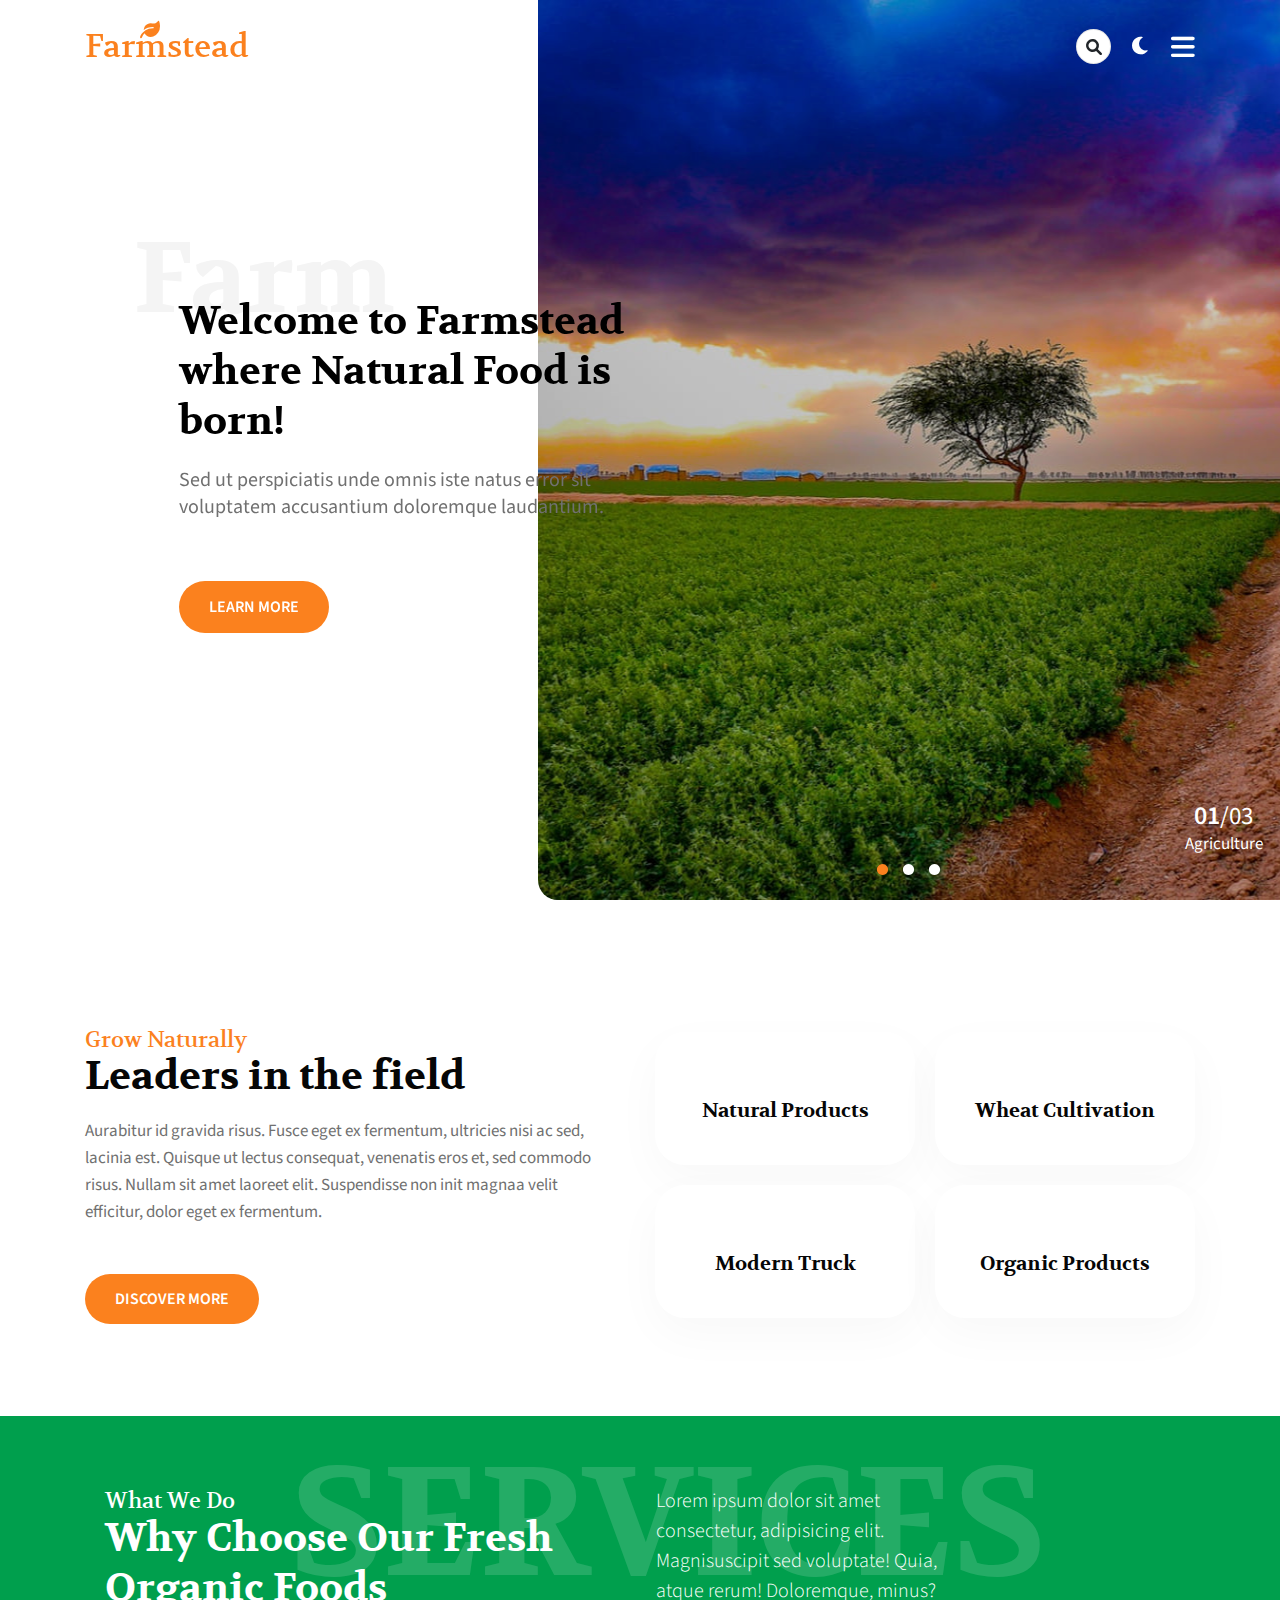
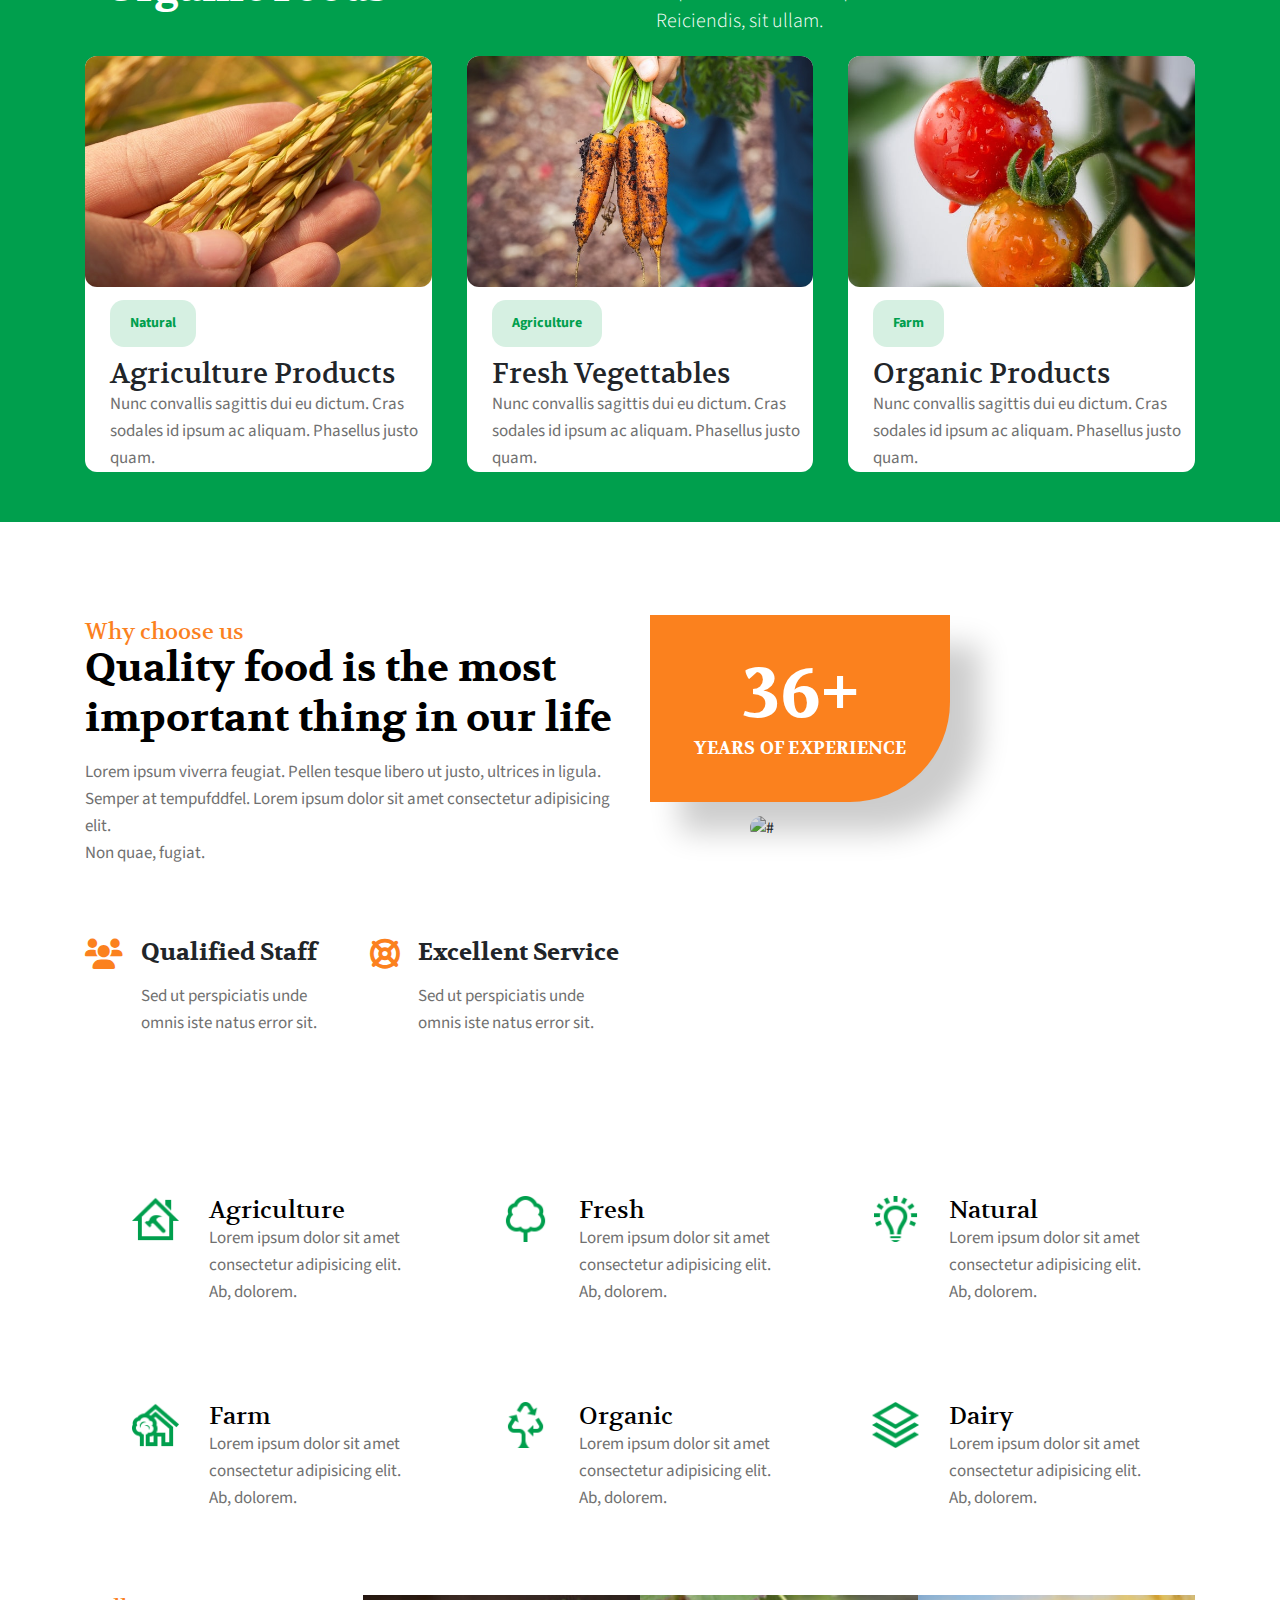
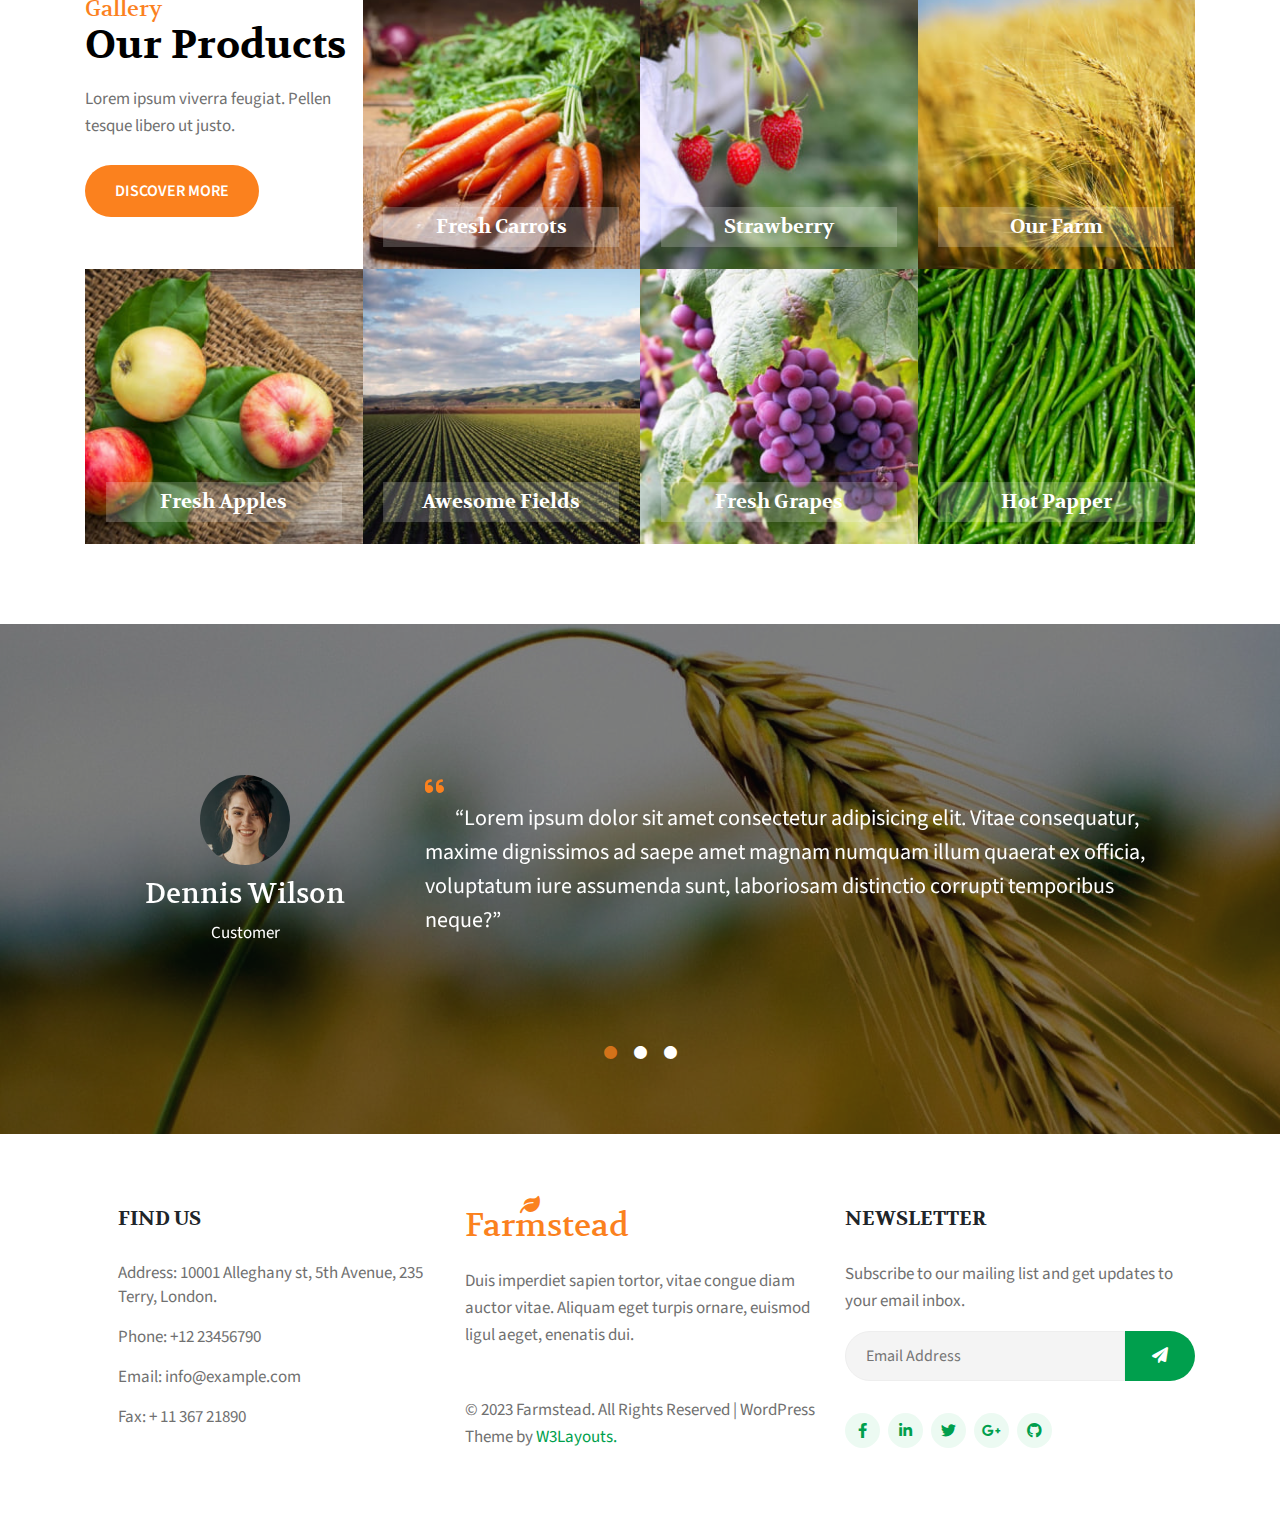
==== Farmstead/index.html @ 3f7fe507 "merge nhanh Footer" ====
<!DOCTYPE html>
<html lang="en">
  <head>
    <title>Farmstead | Your future agriculture</title>
    <link
      rel="shortcut icon"
      href="assets/images/img3.png"
      type="image/x-icon"
    />
    <!-- Required meta tags -->
    <meta charset="utf-8" />
    <meta
      name="viewport"
      content="width=device-width, initial-scale=1, shrink-to-fit=no"
    />

    <!-- Google Fonts -->
    <link rel="preconnect" href="https://fonts.googleapis.com" />
    <link rel="preconnect" href="https://fonts.gstatic.com" crossorigin />
    <link
      href="https://fonts.googleapis.com/css2?family=Source+Sans+Pro:wght@200;300;400;600;700;900&family=Volkhov:wght@400;700&display=swap"
      rel="stylesheet"
      <!--
      Bootstrap
      CSS
      --
    />
    <link
      rel="stylesheet"
      href="https://stackpath.bootstrapcdn.com/bootstrap/4.3.1/css/bootstrap.min.css"
      integrity="sha384-ggOyR0iXCbMQv3Xipma34MD+dH/1fQ784/j6cY/iJTQUOhcWr7x9JvoRxT2MZw1T"
      crossorigin="anonymous"
    />

    <!-- Font Awesome -->
    <link
      rel="stylesheet"
      href="https://cdnjs.cloudflare.com/ajax/libs/font-awesome/6.0.0/css/all.min.css"
      integrity="sha512-9usAa10IRO0HhonpyAIVpjrylPvoDwiPUiKdWk5t3PyolY1cOd4DSE0Ga+ri4AuTroPR5aQvXU9xC6qOPnzFeg=="
      crossorigin="anonymous"
      referrerpolicy="no-referrer"
    />

    <!-- Slick Carousel -->
    <link
      rel="stylesheet"
      href="https://cdnjs.cloudflare.com/ajax/libs/slick-carousel/1.8.1/slick.min.css"
      integrity="sha512-yHknP1/AwR+yx26cB1y0cjvQUMvEa2PFzt1c9LlS4pRQ5NOTZFWbhBig+X9G9eYW/8m0/4OXNx8pxJ6z57x0dw=="
      crossorigin="anonymous"
      referrerpolicy="no-referrer"
    />
    <link
      rel="stylesheet"
      href="https://cdnjs.cloudflare.com/ajax/libs/slick-carousel/1.8.1/slick-theme.min.css"
      integrity="sha512-17EgCFERpgZKcm0j0fEq1YCJuyAWdz9KUtv1EjVuaOz8pDnh/0nZxmU6BBXwaaxqoi9PQXnRWqlcDB027hgv9A=="
      crossorigin="anonymous"
      referrerpolicy="no-referrer"
    />

    <!-- LightGallery -->
    <link
      rel="stylesheet"
      href="https://cdnjs.cloudflare.com/ajax/libs/lightgallery/2.4.0/css/lightgallery-bundle.min.css"
      integrity="sha512-91yJwfiGTCo9TM74ZzlAIAN4Eh5EWHpQJUfvo/XhpH6lzQtiRFkFRW1W+JSg4ch4XW3/xzh+dY4TOw/ILpavQA=="
      crossorigin="anonymous"
      referrerpolicy="no-referrer"
    />

    <!-- Font GG -->
    <link
      href="//fonts.googleapis.com/css2?family=Volkhov:ital,wght@0,400;0,700;1,400;1,700&amp;display=swap"
      rel="stylesheet"
    />
    <link
      href="//fonts.googleapis.com/css2?family=Source+Sans+Pro:wght@200;300;400;600;700;900&amp;display=swap"
      rel="stylesheet"
    />
     <!-- Slick Testimonials -->
     <link
     rel="stylesheet"
     type="text/css"
     href="./slick-1.8.1/slick/slick.css"
   />
   <link
     rel="stylesheet"
     type="text/css"
     href="./slick-1.8.1/slick/slick-theme.css"
   />

    <!-- Main CSS -->
    <link rel="stylesheet" href="assets/styles/index.css" />
    <!-- My CSS -->
    <!-- <link rel="stylesheet" href="./index.css" /> -->
  </head>
  <body id="body">
    <!-- Header -->
    <header id="header">
      <div class="container">
        <div class="row justify-content-between align-items-center">
          <a class="header__logo-link text-capitalize" href="#">
            <i class="fa-solid fa-leaf"></i> Farmstead
          </a>
          <div class="header-menu d-flex align-items-center position-relative">
            <form
              id="header-form-group"
              class="form-group position-relative"
              action="/"
              method="GET"
            >
              <input id="search" type="search" />
              <i
                class="search-icon fa-solid fa-magnifying-glass position-absolute"
              ></i>
            </form>
            <i id="toggle-theme" class="fa-solid fa-moon"></i>
            <i id="toggle-menu" class="fa-solid fa-bars"></i>
            <nav id="header-nav" class="position-absolute">
              <ul
                class="header-nav-list d-flex flex-column text-center text-uppercase"
              >
                <li>
                  <a class="header-nav-link header-nav-link--active" href="#"
                    >HOME</a
                  >
                </li>
                <li><a class="header-nav-link" href="#">ABOUT</a></li>
                <li><a class="header-nav-link" href="#">SERVICES</a></li>
                <li><a class="header-nav-link" href="#">BLOG POSTS</a></li>
                <li><a class="header-nav-link" href="#">LANDING PAGE</a></li>
                <li><a class="header-nav-link" href="#">ELEMENTS PAGE</a></li>
                <li><a class="header-nav-link" href="#">404 PAGE</a></li>
                <li><a class="header-nav-link" href="#">CONTACT</a></li>
              </ul>
            </nav>
          </div>
        </div>
      </div>
    </header>

    <!-- Carousel Section -->
    <section id="carousel" class="position-relative">
      <div class="section-headings position-absolute">
        <h1 class="primary-heading">
          Welcome to Farmstead<br />
          where Natural Food is born!
        </h1>
        <p class="text-heading">
          Sed ut perspiciatis unde omnis iste natus error sit voluptatem
          accusantium doloremque laudantium.
        </p>
        <a href="#" class="btn-custom">LEARN MORE</a>
      </div>
      <div class="slider">
        <div class="slider-item slider-item--1 position-relative">
          <div class="slider-footer position-absolute text-center">
            <p class="slider-footer__number"><span>01</span>/03</p>
            <p class="slider-footer__title text-capitalize">Agriculture</p>
          </div>
        </div>
        <div class="slider-item slider-item--2 position-relative">
          <div class="slider-footer position-absolute text-center">
            <p class="slider-footer__number"><span>02</span>/03</p>
            <p class="slider-footer__title text-capitalize">Farm Field</p>
          </div>
        </div>
        <div class="slider-item slider-item--3 position-relative">
          <div class="slider-footer position-absolute text-center">
            <p class="slider-footer__number"><span>03</span>/03</p>
            <p class="slider-footer__title text-capitalize">Organic Farm</p>
          </div>
        </div>
      </div>
    </section>

    <section class="w3l-features py-5" id="work">
      <div class="container py-md-5 py-4 HomePageFeatures">
        <div class="row main-cont-wthree-2 align-items-center">
          <div class="col-lg-6 feature-grid-left pr-lg-5">
            <h5 class="small-title">Grow Naturally</h5>
            <h3 class="title-style mb-md-3 mb-2">Leaders in the field</h3>
            <p class="text-para">
              Aurabitur id gravida risus. Fusce eget ex fermentum, ultricies
              nisi ac sed, lacinia est. Quisque ut lectus consequat, venenatis
              eros et, sed commodo risus. Nullam sit amet laoreet elit.
              Suspendisse non init magnaa velit efficitur, dolor eget ex
              fermentum.
            </p>
            <a href="#" class="btn btn-style mt-lg-5 mt-4">Discover More</a>
          </div>
          <div class="col-lg-6 feature-grid-right mt-lg-0 mt-5">
            <div class="call-grids-w3 d-grid">
              <div class="grids-1 box-wrap">
                <div class="icon">
                  <img
                    src="https://wp.w3layouts.com/farmstead/wp-content/themes/farmstead/assets/images/img4.png"
                    alt=""
                    class="img-fluid"
                  />
                </div>
                <h4><a href="about" class="title-head">Natural Products</a></h4>
              </div>

              <div class="grids-1 box-wrap">
                <div class="icon">
                  <img
                    src="https://wp.w3layouts.com/farmstead/wp-content/themes/farmstead/assets/images/img2.png"
                    alt=""
                    class="img-fluid"
                  />
                </div>
                <h4>
                  <a href="about" class="title-head">Wheat Cultivation</a>
                </h4>
              </div>

              <div class="grids-1 box-wrap">
                <div class="icon">
                  <img
                    src="https://wp.w3layouts.com/farmstead/wp-content/themes/farmstead/assets/images/img1.png"
                    alt=""
                    class="img-fluid"
                  />
                </div>
                <h4><a href="about" class="title-head">Modern Truck</a></h4>
              </div>

              <div class="grids-1 box-wrap">
                <div class="icon">
                  <img
                    src="https://wp.w3layouts.com/farmstead/wp-content/themes/farmstead/assets/images/img3.png"
                    alt=""
                    class="img-fluid"
                  />
                </div>
                <h4><a href="about" class="title-head">Organic Products</a></h4>
              </div>
            </div>
          </div>
        </div>
      </div>
    </section>
    <section></section>
    <div class="service-section py-5">
      <div class="container"></div>
    </div>
    <section>
      <div class="services">
        <div class="container">
          <div class="container__title">
            <div class="title_1">
              <h5>What We Do</h5>
              <h3>
                Why Choose Our Fresh <br />
                Organic Foods
              </h3>
            </div>
            <div class="title_2">
              Lorem ipsum dolor sit amet consectetur, adipisicing elit.
              Magnisuscipit sed voluptate! Quia, atque rerum! Doloremque, minus?
              Reiciendis, sit ullam.
            </div>
          </div>
          <h4>SERVICES</h4>
          <div class="containter__pic">
            <div class="pic">
              <div class="pic__header">
                <img src="./assets/images/service1.jpg" alt="" />
                <p class="label-style">Natural</p>
              </div>
              <div class="pic__body">
                <h3>Agriculture Products</h3>
                <p>
                  Nunc convallis sagittis dui eu dictum. Cras sodales id ipsum
                  ac aliquam. Phasellus justo quam.
                </p>
              </div>
            </div>
            <div class="pic">
              <div class="pic__header">
                <img src="./assets/images/service2.jpg" alt="" />
                <p>Agriculture</p>
              </div>
              <div class="pic__body">
                <h3>Fresh Vegettables</h3>
                <p>
                  Nunc convallis sagittis dui eu dictum. Cras sodales id ipsum
                  ac aliquam. Phasellus justo quam.
                </p>
              </div>
            </div>
            <div class="pic">
              <div class="pic__header">
                <img src="./assets/images/service3.jpg" alt="" />
                <p>Farm</p>
              </div>
              <div class="pic__body">
                <h3>Organic Products</h3>
                <p>
                  Nunc convallis sagittis dui eu dictum. Cras sodales id ipsum
                  ac aliquam. Phasellus justo quam.
                </p>
              </div>
            </div>
          </div>
        </div>
      </div>
    </section>
    <section class="w3l-servicesblock py-5" id="expect">
      <div class="container HomePageFWP py-4 py-md-5">
        <div class="row">
          <div class="col-lg-6 about-right">
            <h5>Why choose us</h5>
            <h3>Quality food is the most important thing in our life</h3>
            <p>
              Lorem ipsum viverra feugiat. Pellen tesque libero ut justo,
              ultrices in ligula. <br />
              Semper at tempufddfel. Lorem ipsum dolor sit amet consectetur
              adipisicing elit. <br />
              Non quae, fugiat.
            </p>

            <div class="row mt-sm-5 mt-4 pt-lg-4">
              <div class="col-sm-6 grids_info d-flex">
                <span class="fa fa-users"></span>
                <div class="detail ml-2">
                  <h4>Qualified Staff</h4>
                  <p>Sed ut perspiciatis unde omnis iste natus error sit.</p>
                </div>
              </div>
              <div class="col-sm-6 grids_info d-flex">
                <span class="fa fa-life-ring"></span>
                <div class="detail ml-2">
                  <h4>Excellent Service</h4>
                  <p>Sed ut perspiciatis unde omnis iste natus error sit.</p>
                </div>
              </div>
            </div>
          </div>

          <div
            class="col-lg-5 offset-lg-1 offset-md-2 left-wthree-img mt-lg-0 mt-sm-5 mt-4 position-relative"
          >
            <img
              src="https://wp.w3layouts.com/farmstead/wp-content/themes/farmstead/assets/images/image.jpg"
              alt="#"
              class="img-fluid radius-image"
            />
            <div class="imginfo__box">
              <h6 class="imginfo__title">36+</h6>
              <p>Years of experience</p>
            </div>
          </div>
        </div>
      </div>
    </section>
    <section class="HOMEPAGESERVICES">
      <div class="w31-index-block4">
        <div class="container HomePageServices">
          <div class="container_box">
            <div class="box__1 col-lg-4 col-md-6 features15-col-text">
              <a href="#" class="d-flex feature-unit">
                <div class="col-3">
                  <div class="features15-info">
                    <img src="../Farmstead/assets/images/img5.png" alt="" />
                  </div>
                </div>
                <div class="col-9">
                  <div class="feature15-para">
                    <h4>Agriculture</h4>
                    <p>
                      Lorem ipsum dolor sit amet consectetur adipisicing elit.
                      Ab, dolorem.
                    </p>
                  </div>
                </div>
              </a>
            </div>
            <div class="box__1 col-lg-4 col-md-6 features15-col-text">
              <a href="#" class="d-flex feature-unit">
                <div class="col-3">
                  <div class="features15-info">
                    <img src="../Farmstead/assets/images/img6.png" alt="" />
                  </div>
                </div>
                <div class="col-9">
                  <div class="feature15-para">
                    <h4>Fresh</h4>
                    <p>
                      Lorem ipsum dolor sit amet consectetur adipisicing elit.
                      Ab, dolorem.
                    </p>
                  </div>
                </div>
              </a>
            </div>
            <div class="box__1 col-lg-4 col-md-6 features15-col-text">
              <a href="#" class="d-flex feature-unit">
                <div class="col-3">
                  <div class="features15-info">
                    <img src="../Farmstead/assets/images/img7.png" alt="" />
                  </div>
                </div>
                <div class="col-9">
                  <div class="feature15-para">
                    <h4>Natural</h4>
                    <p>
                      Lorem ipsum dolor sit amet consectetur adipisicing elit.
                      Ab, dolorem.
                    </p>
                  </div>
                </div>
              </a>
            </div>
            <div class="box__1 col-lg-4 col-md-6 features15-col-text">
              <a href="#" class="d-flex feature-unit">
                <div class="col-3">
                  <div class="features15-info">
                    <img src="../Farmstead/assets/images/img8.png" alt="" />
                  </div>
                </div>
                <div class="col-9">
                  <div class="feature15-para">
                    <h4>Farm</h4>
                    <p>
                      Lorem ipsum dolor sit amet consectetur adipisicing elit.
                      Ab, dolorem.
                    </p>
                  </div>
                </div>
              </a>
            </div>
            <div class="box__1 col-lg-4 col-md-6 features15-col-text">
              <a href="#" class="d-flex feature-unit">
                <div class="col-3">
                  <div class="features15-info">
                    <img src="../Farmstead/assets/images/img9.png" alt="" />
                  </div>
                </div>
                <div class="col-9">
                  <div class="feature15-para">
                    <h4>Organic</h4>
                    <p>
                      Lorem ipsum dolor sit amet consectetur adipisicing elit.
                      Ab, dolorem.
                    </p>
                  </div>
                </div>
              </a>
            </div>
            <div class="box__1 col-lg-4 col-md-6 features15-col-text">
              <a href="#" class="d-flex feature-unit">
                <div class="col-3">
                  <div class="features15-info">
                    <img src="../Farmstead/assets/images/img10.png" alt="" />
                  </div>
                </div>
                <div class="col-9">
                  <div class="feature15-para">
                    <h4>Dairy</h4>
                    <p>
                      Lorem ipsum dolor sit amet consectetur adipisicing elit.
                      Ab, dolorem.
                    </p>
                  </div>
                </div>
              </a>
            </div>
          </div>
        </div>
      </div>
    </section>
    <!-- Products Section -->
    <section id="products">
      <div class="container">
        <div id="animated-thumbnails" class="row">
          <div class="heading-col col-lg-3 col-6">
            <div class="section-headings">
              <h3 class="subheading">Gallery</h3>
              <h2 class="secondary-heading">Our Products</h2>
              <p class="text-heading">
                Lorem ipsum viverra feugiat. Pellen tesque libero ut justo.
              </p>
            </div>
            <a href="#" class="btn-custom">DISCOVER MORE</a>
          </div>
          <div class="product-col col-lg-3 col-6">
            <a
              href="#"
              class="product-item__link position-relative"
              data-exthumbimage="assets/images/g2.jpg"
              data-src="assets/images/g2.jpg"
            >
              <img
                class="product-item__img"
                src="assets/images/g2.jpg"
                alt="product 1"
              />
              <h5 class="product-item__title position-absolute text-center">
                Fresh Carrots
              </h5>
            </a>
          </div>
          <div class="product-col col-lg-3 col-6">
            <a
              href="#"
              class="product-item__link position-relative"
              data-exthumbimage="assets/images/g3.jpg"
              data-src="assets/images/g3.jpg"
            >
              <img
                class="product-item__img"
                src="assets/images/g3.jpg"
                alt="product 2"
              />
              <h5 class="product-item__title position-absolute text-center">
                Strawberry
              </h5>
            </a>
          </div>
          <div class="product-col col-lg-3 col-6">
            <a
              href="#"
              class="product-item__link position-relative"
              data-exthumbimage="assets/images/g6.jpg"
              data-src="assets/images/g6.jpg"
            >
              <img
                class="product-item__img"
                src="assets/images/g6.jpg"
                alt="product 3"
              />
              <h5 class="product-item__title position-absolute text-center">
                Our Farm
              </h5>
            </a>
          </div>
          <div class="product-col col-lg-3 col-6">
            <a
              href="#"
              class="product-item__link position-relative"
              data-exthumbimage="assets/images/g5.jpg"
              data-src="assets/images/g5.jpg"
            >
              <img
                class="product-item__img"
                src="assets/images/g5.jpg"
                alt="product 4"
              />
              <h5 class="product-item__title position-absolute text-center">
                Fresh Apples
              </h5>
            </a>
          </div>
          <div class="product-col col-lg-3 col-6">
            <a
              href="#"
              class="product-item__link position-relative"
              data-exthumbimage="assets/images/g1.jpg"
              data-src="assets/images/g1.jpg"
            >
              <img
                class="product-item__img"
                src="assets/images/g1.jpg"
                alt="product 5"
              />
              <h5 class="product-item__title position-absolute text-center">
                Awesome Fields
              </h5>
            </a>
          </div>
          <div class="product-col col-lg-3 col-6">
            <a
              href="#"
              class="product-item__link position-relative"
              data-exthumbimage="assets/images/g7.jpg"
              data-src="assets/images/g7.jpg"
            >
              <img
                class="product-item__img"
                src="assets/images/g7.jpg"
                alt="product 6"
              />
              <h5 class="product-item__title position-absolute text-center">
                Fresh Grapes
              </h5>
            </a>
          </div>
          <div class="product-col col-lg-3 col-6">
            <a
              href="#"
              class="product-item__link position-relative"
              data-exthumbimage="assets/images/g8.jpg"
              data-src="assets/images/g8.jpg"
            >
              <img
                class="product-item__img"
                src="assets/images/g8.jpg"
                alt="product 7"
              />
              <h5 class="product-item__title position-absolute text-center">
                Hot Papper
              </h5>
            </a>
          </div>
        </div>
      </div>
    </section>
    <section class="w31-clients-1 py-5" id="testimonials">
      <div class="cusrtomer-layout py-lg-5">
        <div class="container py-md-5 py-4 HomePageTestimonials">
          <div class="testimonials-row">
            <div class="item">
              <div class="col-md-3 testi-des">
                <a href="#url" class="testi-img">
                  <img src="./assets/images/testi1.jpg" alt="" />
                </a>
                <h3>Dennis Wilson</h3>
                <p>Customer</p>
              </div>
              <div
                class="col-md-9 pl-lg-5 mt-md-0 mt-4 text-md-left text-center"
              >
                <span class="fa fa-quote-left"></span>
                <blockquote>
                  <q
                    >Lorem ipsum dolor sit amet consectetur adipisicing elit.
                    Vitae consequatur, maxime dignissimos ad saepe amet magnam
                    numquam illum quaerat ex officia, voluptatum iure assumenda
                    sunt, laboriosam distinctio corrupti temporibus neque?</q
                  >
                </blockquote>
              </div>
            </div>
           <div class="item">
                <div class="col-md-3 testi-des">
                  <a href="#url" class="testi-img">
                    <img src="./assets/images/testi2.jpg" alt="" />
                  </a>
                  <h3>Dennis Wilson</h3>
                  <p>Customer</p>
                </div>
                <div
                  class="col-md-9 pl-lg-5 mt-md-0 mt-4 text-md-left text-center"
                >
                  <span class="fa fa-quote-left"></span>
                  <blockquote>
                    <q
                      >Lorem ipsum dolor sit amet consectetur adipisicing elit.
                      Vitae consequatur, maxime dignissimos ad saepe amet magnam
                      numquam illum quaerat ex officia, voluptatum iure assumenda
                      sunt, laboriosam distinctio corrupti temporibus neque?</q
                    >
                  </blockquote>
                </div>
            </div>
           <div class="item">
              <div class="col-md-3 testi-des">
                <a href="#url" class="testi-img">
                  <img src="./assets/images/testi3.jpg" alt="" />
                </a>
                <h3>Dennis Wilson</h3>
                <p>Customer</p>
              </div>
              <div
                class="col-md-9 pl-lg-5 mt-md-0 mt-4 text-md-left text-center"
              >
                <span class="fa fa-quote-left"></span>
                <blockquote>
                  <q
                    >Lorem ipsum dolor sit amet consectetur adipisicing elit.
                    Vitae consequatur, maxime dignissimos ad saepe amet magnam
                    numquam illum quaerat ex officia, voluptatum iure assumenda
                    sunt, laboriosam distinctio corrupti temporibus neque?</q
                  >
                </blockquote>
              </div>
          
          </div>
        </div>
      </div>
    </section>
    <footer>
      <section class="footer-end">
        <div class="footer-end-main py-5">
          <div class="container py-4">
            <div class="row footer-p">
              <div class="col-lg-4 order-3 order-lg-1 mt-lg-0 mt-5">
                <h4 class="FooterLogo">
                  <a class="logo" href="https://wp.w3layouts.com/farmstead/"
                    >Farmstead<i class="fa fa-leaf"></i
                  ></a>
                </h4>
                <p class="mt-4">
                  Duis imperdiet sapien tortor, vitae congue diam auctor vitae.
                  Aliquam eget turpis ornare, euismod ligul aeget, enenatis dui.
                </p>

                <!-- copyright -->
                <p class="copy-text mt-5 CopyRights">
                  © 2023 Farmstead. All Rights Reserved | WordPress Theme by
                  <a href="https://w3layouts.com/">W3Layouts. </a>
                </p>
                <!-- //copyright -->
              </div>

              <div class="col-lg-4 pl-lg-5 FooterContact">
                <h3>Find Us</h3>
                <div class="column-2">
                  <p>
                    Address: 10001 Alleghany st, 5th Avenue, 235 Terry, London.
                  </p>

                  <p class="mt-3">
                    Phone: <a href="tel:+12 23456790">+12 23456790</a>
                  </p>

                  <p class="mt-3">
                    Email:
                    <a href="mailto:info@example.com">info@example.com</a>
                  </p>

                  <p class="mt-3">
                    Fax: <a href="tel:+11 367 21890">+ 11 367 21890</a>
                  </p>
                </div>
              </div>

              <div
                class="col-lg-4 col-md-7 order-lg-3 order-1 column mt-lg-0 mt-5"
              >
                <h3>Newsletter</h3>
                <div class="end-column FooterSubscribe">
                  <p>
                    Subscribe to our mailing list and get updates to your email
                    inbox.
                  </p>
                  <form action="" class="subscribe d-flex mt-3" method="post">
                    <input
                      type="email"
                      name="Email"
                      placeholder="Email Address"
                      required=""
                      href="#"
                    />

                    <button>
                      <span class="fa fa-paper-plane" href="#"></span>
                    </button>
                  </form>
                </div>

                <ul class="social mt-4 pt-2">
                  <li>
                    <a href="#"><i class="fab fa-facebook-f"></i></a>
                  </li>

                  <li>
                    <a href="#"><i class="fab fa-linkedin-in"></i></a>
                  </li>

                  <li>
                    <a href="#"><i class="fab fa-twitter"></i></a>
                  </li>

                  <li>
                    <a href="#"><i class="fab fa-google-plus-g"></i></a>
                  </li>

                  <li>
                    <a href="#"><i class="fab fa-github"></i></a>
                  </li>
                </ul>
              </div>
            </div>
          </div>
        </div>
      </section>
    </footer>
    <!-- Bootstrap JavaScript Libraries -->
    <!-- Optional JavaScript -->
    <!-- jQuery first, then Popper.js, then Bootstrap JS -->
    <script
      src="https://cdnjs.cloudflare.com/ajax/libs/jquery/3.6.0/jquery.min.js"
      integrity="sha512-894YE6QWD5I59HgZOGReFYm4dnWc1Qt5NtvYSaNcOP+u1T9qYdvdihz0PPSiiqn/+/3e7Jo4EaG7TubfWGUrMQ=="
      crossorigin="anonymous"
      referrerpolicy="no-referrer"
    ></script>
    <script
      src="https://cdnjs.cloudflare.com/ajax/libs/popper.js/1.14.7/umd/popper.min.js"
      integrity="sha384-UO2eT0CpHqdSJQ6hJty5KVphtPhzWj9WO1clHTMGa3JDZwrnQq4sF86dIHNDz0W1"
      crossorigin="anonymous"
    ></script>
    <script
      src="https://stackpath.bootstrapcdn.com/bootstrap/4.3.1/js/bootstrap.min.js"
      integrity="sha384-JjSmVgyd0p3pXB1rRibZUAYoIIy6OrQ6VrjIEaFf/nJGzIxFDsf4x0xIM+B07jRM"
      crossorigin="anonymous"
    ></script>

    <!-- Slick Carousel -->
    <script
      src="https://cdnjs.cloudflare.com/ajax/libs/slick-carousel/1.8.1/slick.min.js"
      integrity="sha512-XtmMtDEcNz2j7ekrtHvOVR4iwwaD6o/FUJe6+Zq+HgcCsk3kj4uSQQR8weQ2QVj1o0Pk6PwYLohm206ZzNfubg=="
      crossorigin="anonymous"
      referrerpolicy="no-referrer"
    ></script>

    <!-- LightGallery -->
    <script
      src="https://cdnjs.cloudflare.com/ajax/libs/lightgallery/2.4.0/lightgallery.min.js"
      integrity="sha512-76iVPLEHY5kfZFCmHBQHLkcE4I2r+gK/I/HLYcm3iCuRO/hopAtyO3AFPCZy5B4347wQ7NftStUBVk/cR21MSw=="
      crossorigin="anonymous"
      referrerpolicy="no-referrer"
    ></script>
    <script
      src="https://cdnjs.cloudflare.com/ajax/libs/lightgallery/2.4.0/plugins/thumbnail/lg-thumbnail.umd.min.js"
      integrity="sha512-k0frmdLGJwy4TgST+EQdWd/RSG38k7/XZmYHhy0246xTOCJnto6KEZGyh7GnGgiU7CKECV9t7RX/CHWKxM6bzQ=="
      crossorigin="anonymous"
      referrerpolicy="no-referrer"
    ></script>
    <script
      src="https://cdnjs.cloudflare.com/ajax/libs/lightgallery/2.4.0/plugins/zoom/lg-zoom.umd.min.js"
      integrity="sha512-sUhyULf75y+uI1rJe7qF/rDQLesVkJK6ur2/cE0dD30n4NXSms/RqvtzOkItf9D5Wo7zm0gYRLUp4w5k8zhMKQ=="
      crossorigin="anonymous"
      referrerpolicy="no-referrer"
    ></script>
<!-- slick Testimonials -->
<script src="./slick-1.8.1/slick/slick.min.js"></script>
<!-- config -->
<script>
  $(document).ready(function () {
    $(".testimonials-row").slick({
      infinite: true,
      slidesToShow: 1,
      // slidesToScroll: 3,
      arrows: false,
      dots: true,
    });
  });
</script>
    <!-- Back to top -->
    <script src="assets/vendors/back-to-top/main.js"></script>
    <script src="assets/vendors/back-to-top/util.js"></script>

    <!-- Main JS -->
    <script src="assets/scripts/main.js"></script>
  </body>
</html>
---- Farmstead/assets/styles/index.css ----
/* Reset */
* {
  padding: 0;
  margin: 0;
  box-sizing: border-box;
}

a:hover {
  text-decoration: none;
}

ul {
  list-style: none;
  margin: 0;
}

p {
  margin: 0;
}

/**
  * General
  */
:root {
  --bg-dark: #222;
  --heading-dark-theme: #fff;
  --text-dark-theme: #b7b7b7;
  --primary-color: #fb811e;
  --secondary-color: #009f4d;
}

body {
  font-family: "Source Sans Pro", sans-serif;
}

h1,
h2,
h3,
h4,
h5,
h6 {
  font-family: "Volkhov", serif;
  margin: 0;
}

p {
  font-size: 17px;
  line-height: 27px;
  color: #707070;
}

.subheading {
  font-size: 22px;
  font-weight: 400;
  color: var(--primary-color);
}

.secondary-heading {
  margin-bottom: 15px;

  font-size: 40px;
  font-weight: 600;
  line-height: 50px;
  color: #000;
}

.text-heading {
  font-size: 17px;
  line-height: 27px;
}

/* Custom Button */
.btn-custom {
  display: inline-block;

  padding: 14px 30px;
  font-size: 16px;
  text-transform: uppercase;
  font-weight: 600;
  color: #fff;

  background: var(--primary-color);
  border: none;
  border-radius: 30px;

  transition: background-color 0.5s;
}

.btn-custom:hover {
  color: #fff;
  background-color: var(--secondary-color);
}

/* Custom scrollbar */
body::-webkit-scrollbar {
  width: 10px;
}

body::-webkit-scrollbar-thumb {
  background-color: var(--primary-color);
}

body::-webkit-scrollbar-thumb:hover {
  background-color: #d4680e;
  opacity: 0.1;
}

/* Back to top button */
.cd-top {
  opacity: 0;
  visibility: hidden;
}

.back-to-top {
  width: 40px;
  height: 40px;
  background-color: var(--secondary-color);
  border-radius: 3px;

  position: fixed;
  bottom: 85px;
  right: 20px;
}

.back-to-top::before {
  color: #fff;
  font-size: 13px;

  position: absolute;
  top: 50%;
  left: 50%;
  transform: translate(-50%, -50%);
}

.cd-top--is-visible {
  visibility: visible;
  opacity: 1;
}

/* Dark theme handlers */
.theme-dark,
.theme-dark #header-nav,
.theme-dark #header.header--sticky {
  background-color: var(--bg-dark);
}

.theme-dark .primary-heading,
.theme-dark .secondary-heading,
.theme-dark .works-item__title > a,
.theme-dark .services-item__title > a,
.theme-dark .features-info__title,
.theme-dark .features-item__title,
.theme-dark .footer-contact__title,
.theme-dark .footer-medias__title,
.theme-dark .header-nav-list .header-nav-link,
.theme-dark #header.header--sticky #toggle-theme,
.theme-dark #header.header--sticky #toggle-menu,
.theme-dark #header.header--sticky .header__logo-link {
  color: var(--heading-dark-theme);
}

.theme-dark .header__logo-link:hover {
  color: #fff;
}

.theme-dark #carousel .section-headings::before {
  color: #000;
}

.theme-dark p,
.theme-dark .footer-contact-item,
.theme-dark .footer-contact-item > a {
  color: var(--text-dark-theme);
}

.theme-dark .works-item {
  box-shadow: 2px 5px 100px rgba(0, 0, 0, 0.45);

  transition: box-shadow 0.3s;
}

.theme-dark .works-item:hover {
  box-shadow: 2px 5px 120px rgba(0, 0, 0, 0.2);
}

.theme-dark .services-item__body {
  background-color: var(--bg-dark);
}

.theme-dark .features-item__active {
  border: 1px dotted rgba(255, 255, 255, 0.5);
}

.theme-dark .footer-medias__input {
  background-color: #000;
}

.theme-dark .footer-medias__input {
  border: 1px solid rgba(255, 255, 255, 0.2);
  caret-color: rgba(255, 255, 255, 0.7);
}

.theme-dark .footer-info__logo-link:hover {
  color: #fff !important;
}

/*-------------- Tran Duc Thanh --------------*/
/**
  * Header 
  */

/* TODO: Style Header below this line */
#header {
  padding: 22px 0;
  background-color: transparent;

  position: absolute;
  width: 100%;
  z-index: 5;

  transition: all 0.7s;
}

#header.header--sticky {
  padding: 22px 0 12px 0;
  background-color: #fff;
  color: #000;
  box-shadow: 0 2px 5px rgba(0, 0, 0, 0.1);

  position: fixed;
  top: -10px;
}

#header.header--sticky #toggle-theme,
#header.header--sticky #toggle-menu,
#header.header--sticky .header__logo-link {
  color: #000;
}

.header__logo-link {
  display: inline-block;
  padding: 0 15px;

  font-family: "Volkhov", serif;
  color: var(--primary-color);
  font-size: 32px;

  position: relative;

  transition: color 0.4s;
}

.header__logo-link > i {
  font-size: 20px;

  position: absolute;
  top: -2px;
  left: 70px;
}

.header__logo-link:hover {
  color: #000;
}

.header-menu {
  padding: 0 15px;

  justify-content: flex-end;
  gap: 20px;
}

.form-group {
  margin: 0;
  cursor: pointer;
}

#search {
  padding: 0;

  width: 35px;
  height: 35px;
  border-radius: 50%;
  border: 0.5px solid #7070702b;
  cursor: pointer;

  background-color: #fff;

  transition: all 0.5s;
}

#search:focus {
  outline: none;
  padding: 0 30px;
  border-radius: 999px;
  width: 200px;
  cursor: text;
}

.search-icon {
  top: 10px;
  left: 10px;
}

#toggle-theme,
#toggle-menu {
  cursor: pointer;
}

#toggle-theme {
  font-size: 20px;
  color: #fff;
}

#toggle-theme:hover {
  color: var(--primary-color);
}

#toggle-menu {
  font-size: 27px;
  color: #fff;
}

#header-nav {
  max-height: 0;
  overflow: hidden;
  width: 235px;
  background-color: #fff;
  box-shadow: 0 0 5px rgba(0, 0, 0, 0.05);

  top: 110%;
  right: 15px;
  z-index: 1;

  border-radius: 4px;

  transition: max-height 0.8s;
}

#header-nav.header-nav--active {
  max-height: 310px;
}

.header-nav-list > li {
  padding: 7px 0;
  width: 100%;
  cursor: pointer;
}

.header-nav-list .header-nav-link {
  display: block;
  font-weight: 600;
  color: #000;
  transition: color 0.4s;
}

.header-nav-list .header-nav-link--active {
  color: var(--primary-color) !important;
}

.header-nav-list > li:hover > .header-nav-link {
  color: var(--primary-color);
}

/**
  * Carousel Section
  */

/* TODO: Style Carousel Section below this line */
#carousel {
  display: flex;
  z-index: 0;
  justify-content: flex-end;
}

#carousel .section-headings {
  width: 37vw;
  z-index: 1;
  left: 14%;
  top: 50%;
  transform: translateY(-50%);
}

#carousel .section-headings::before {
  content: "Farm";
  font-family: "Volkhov", serif;
  color: #f4f4f4;
  font-size: 100px;
  font-weight: 600;

  position: absolute;
  top: -90px;
  left: -45px;
  z-index: -1;
}

.primary-heading {
  margin-bottom: 20px;

  font-size: 40px;
  font-weight: 600;
  line-height: 50px;
  color: #000;
}

.primary-heading > br {
  display: none;
}

#carousel .text-heading {
  margin-bottom: 60px;
  font-size: 20px;
}

.slider {
  border-bottom-left-radius: 20px;
  overflow: hidden;
  z-index: -5;

  width: 58vw;
}

.slider-item::before {
  content: "";
  background-color: rgba(0, 0, 0, 0.2);
  width: 100%;
  height: 100%;

  position: absolute;
  top: 0;
  left: 0;
  z-index: 1;
}

.slider-footer {
  z-index: 4;
  bottom: 42px;
  right: 18px;
}

.slider-footer__number {
  font-size: 25px;
  line-height: 1.2;
  color: #fff !important;
}

.slider-footer__number > span {
  font-weight: 600;
  font-size: 26px;
}

.slider-footer__title {
  font-size: 17px;
  color: #fff !important;
}

#carousel .slick-dots {
  bottom: 20px;
  z-index: 5;
}

#carousel .slick-dots li {
  margin: 0 3px;
}

#carousel .slick-dots li button:before {
  color: #fff;
  opacity: 1;
  font-size: 13px;
}

#carousel .slick-dots li.slick-active button:before {
  opacity: 1;
  color: var(--primary-color);
}

.slider-item {
  z-index: 0;
  height: 100vh;
}

.slider-item--1 {
  background: url("../images/b1.jpg") top / cover no-repeat;
}
.slider-item--2 {
  background: url("../images/b8.jpg") top / cover no-repeat;
}
.slider-item--3 {
  background: url("../images/b4.jpg") top / cover no-repeat;
}

/**
  * Works Section 
  */

/* TODO: Style Works Section below this line */
#works {
  padding: 50px 0;
}

#works .section-headings {
  margin-bottom: 45px;
}

.works-item {
  margin-bottom: 30px;
  padding: 40px 0;
  box-shadow: 2px 5px 100px rgba(0, 0, 0, 0.05);
  border-radius: 30px;

  transition: box-shadow 0.3s;
}

.works-item:hover {
  box-shadow: 2px 5px 120px rgba(0, 0, 0, 0.1);
}

.works-item__img {
  width: 60px;
  margin-bottom: 25px;
}

.works-item__title > a {
  font-size: 20px;
  font-weight: 600;
  color: #000;

  transition: color 0.5s;
}

.works-item__title > a:hover {
  color: var(--secondary-color);
}

/**
  * Services Section
  */

/* TODO: Style Services Section below this line */
#services {
  padding: 100px 0 70px;
  background-color: var(--secondary-color);
}

#services .section-headings {
  margin-bottom: 50px;
}

#services .section-headings::before {
  content: "Services";
  font-family: "Volkhov", serif;
  /* font-size: 155px; */
  font-size: 12vw;
  font-weight: 900;

  color: #23ac65;

  position: absolute;
  top: 50%;
  left: 50%;
  transform: translate(-50%, -50%);
}

#services .subheading,
#services .secondary-heading,
#services .text-heading {
  color: #fff;
}

#services .subheading {
  margin-bottom: 10px;
}

#services .text-heading {
  font-size: 20px;
  font-weight: 300;
}

.services-item {
  border-radius: 22px;
  margin-bottom: 25px;
  overflow: hidden;
  background-color: #fff;
}

.services-item__body {
  padding: 26px 22px 28px;
}

.services-item__img {
  width: 100%;
}

.services-item__category {
  display: inline-block;
  margin-bottom: 15px;
  padding: 5px 20px;
  border-radius: 999px;

  font-weight: 600;

  color: var(--secondary-color);
  background-color: #009f4d26;
}

.services-item__title {
  margin-bottom: 13px;
}

.services-item__title:hover > a {
  color: var(--secondary-color);
}

.services-item__title > a {
  display: block;
  font-family: "Source Sans Pro", sans-serif;
  font-weight: 600;
  font-size: 24px;
  color: #000;

  transition: color 0.5s;
}

/*-------------- Le Nguyen Anh Tu --------------*/
/**
  * Features Section
  */

/* TODO: Style Features Section below this line */
#features {
  padding: 80px 0;
}

.features-upper {
  margin-bottom: 125px;
}

#features .section-headings {
  margin-bottom: 65px;
}

.features-info {
  gap: 8px;
}

.features-info__title {
  margin-bottom: 10px;
  font-size: 24px;
  font-weight: 600;

  gap: 8px;
}

.features-info > i {
  font-size: 30px;
  color: var(--primary-color);
}

.features-img-box {
  position: relative;
}

.features__img {
  max-width: 470px;
  border-radius: 30px;
}

.features-experience {
  min-width: 300px;
  height: 190px;
  background-color: var(--primary-color);
  box-shadow: 30px 30px 30px rgba(0, 0, 0, 0.2);

  border-bottom-right-radius: 100px;

  position: absolute;
  bottom: 45px;
  left: 0;
}

.features-experience__years {
  font-size: 70px;
  font-weight: 600;
}

.features-experience__text {
  font-size: 18px;
  font-weight: 600;
}

.features-item {
  margin-bottom: 30px;
  padding: 30px 17px;
  border: 1px solid transparent;
  border-radius: 10px;

  cursor: pointer;
  transition: border 0.7s;
}

.features-item__active {
  border: 1px dotted rgba(0, 0, 0, 0.5);
}

.features-item:hover {
  border: 1px solid #eee;
}

.features-item:hover .features-item__title {
  color: var(--secondary-color);
}

.features-item__img {
  width: 100%;
}

.features-item__title {
  margin-bottom: 10px;
  font-size: 22px;
  font-weight: 600;

  transition: color 0.3s;
}

/**
  * Products Section
  */

/* TODO: Style Products Section below this line */
#products {
  padding: 0 0 80px 0;
}

#products .row {
  padding: 0 15px;
}

#products .section-headings {
  margin-bottom: 25px;
}

.product-col,
.heading-col {
  padding: 0;
}

.product-item__link {
  overflow: hidden;
}

.product-item__link::before {
  content: "";
  width: 25%;
  height: 100%;

  position: absolute;
  top: 0;
  left: -50%;

  transform: skewX(-20deg);

  background: linear-gradient(to right, #ffffff14, #ffffff54);
}

.product-item__link:hover::before {
  animation: moveShine 0.6s;
}

@keyframes moveShine {
  from {
    left: -50%;
  }
  to {
    left: 100%;
  }
}

.product-item__link {
  display: block;
}

.product-item__img {
  width: 100%;
}

.product-item__title {
  padding: 8px 0;
  width: 85%;
  font-size: 20px;
  font-weight: 600;
  color: #fff;
  background-color: #ffffff36;

  text-transform: capitalize;

  bottom: 8%;
  left: 50%;
  transform: translateX(-50%);
}
/**
  * Testimonials Section 
  */

/* TODO: Style Testimonials Section below this line */
#testimonials {
  display: flex;
  justify-content: center;
  align-items: center;

  height: 510px;
  background: url("../images/bg1.jpg");
  position: relative;
}

#testimonials::before {
  content: "";
  background: rgba(10, 10, 10, 0.52);
  width: 100%;
  height: 100%;

  position: absolute;
  top: 0;
  left: 0;
}

.testimonials-carousel-item {
  padding-top: 10px;
}

.testimonials-customer__link {
  margin-bottom: 20px;
  overflow: hidden;
}

.testimonials-customer__img {
  width: 95px;
}

.testimonials-customer__name {
  margin-bottom: 8px;
  font-size: 20px;
  font-weight: 600;
}

.testimonials-customer__title {
  font-size: 16px;
}

.testimonials-description {
  font-size: 22px;
  line-height: 34px;
  color: #fff;
  text-indent: 30px;

  position: relative;
}

.testimonials-description i {
  font-size: 25px;
  position: absolute;
  top: -10px;
  left: -33px;
  color: var(--primary-color);
}

.testimonials-carousel .slick-dots {
  bottom: -95px;
}

.testimonials-carousel .slick-dots li.slick-active button:before,
.testimonials-carousel .slick-dots li button:focus::before,
.slick-dots li button:hover::before {
  opacity: 1;
  color: var(--primary-color);
}

.testimonials-carousel .slick-dots li button::before {
  font-size: 11px;
}

/**
  * Footer
  */

/* TODO: Style Footer below this line */
#footer {
  padding: 60px 0;
}

.footer-contact {
  padding-left: 30px;
}

.footer-contact,
.footer-medias {
  padding-top: 12px;
}

.footer-contact__title {
  font-size: 20px;
  margin-bottom: 30px;
  font-weight: 600;
}

.footer-contact-item {
  margin-bottom: 12px;
}

.footer-contact-item,
.footer-contact-item > a {
  font-size: 17px;
  line-height: 27px;
  color: #707070;
}

.footer-contact-item > a {
  transition: color 0.4s;
}

.footer-contact-item > a:hover {
  color: var(--primary-color);
}

.footer-info__logo-link {
  display: inline-block;
  margin-bottom: 23px;

  font-family: "Volkhov", serif;
  color: var(--primary-color) !important;
  font-size: 32px;

  position: relative;

  transition: color 0.4s;
}

.footer-info__logo-link > i {
  font-size: 20px;

  position: absolute;
  top: -2px;
  left: 56px;
}

.footer-info__logo-link:hover {
  color: #000 !important;
}

.footer-info__text {
  margin-bottom: 45px;
}

.footer-info__copyright-link {
  color: var(--secondary-color);

  transition: color 0.4s;
}

.footer-info__copyright-link:hover {
  color: var(--primary-color);
}

.footer-medias__title {
  font-size: 20px;
  margin-bottom: 30px;
  font-weight: 600;
}

.footer-medias__text {
  margin-bottom: 15px;
}

.footer-medias__text br {
  display: none;
}

.footer-medias__form {
  margin-bottom: 32px;
}

.footer-medias__input {
  padding: 13px 20px;
  width: 100%;
  border: none;
  background-color: #f4f4f4;
  border-top-left-radius: 999px;
  border-bottom-left-radius: 999px;
}

.footer-medias__submit {
  width: 95px;
  border-top-right-radius: 999px;
  border-bottom-right-radius: 999px;
  border: none;
  color: #fff;
  background-color: var(--secondary-color);

  position: relative;

  transition: opacity 0.4s;
}

.footer-medias__submit:hover {
  opacity: 0.7;
}

.footer-medias__submit > i {
  position: absolute;
  top: 50%;
  left: 50%;
  transform: translate(-50%, -50%);
}

.footer-medias__submit:focus,
.footer-medias__input:focus {
  outline: none;
}

.footer-medias-list {
  gap: 8px;
}

.footer-medias-item a {
  display: inline-block;
  background-color: #009f4d0f;
  color: var(--secondary-color);
  width: 35px;
  height: 35px;
  position: relative;

  transition: all 0.4s;
}

.footer-medias-item a:hover {
  box-shadow: 0px 4px 5px rgba(0, 0, 0, 0.2);
  background-color: #fb811e2e;
  color: var(--primary-color);
}

.footer-medias-item i {
  font-size: 14px;
  position: absolute;
  top: 50%;
  left: 50%;
  transform: translate(-50%, -50%);
}
/* Start Services */
}
@media (min-width: 1280px) .container {
  max-width: 1200px;
}
.container {
  margin: 0 auto;
  width: 95%;
}

/* WORK */
h5.small-title {
  color: #fb811e;
  font-size: 22px;
  font-family: "Volkhov", serif;
}

.title-style {
  font-size: 40px;
  line-height: 50px;
  font-weight: 600;
  color: #060606;
  font-family: "Volkhov", serif;
}

.text-para {
  margin: 0;
  padding: 0;
  font-size: 17px;
  line-height: 27px;
  color: #707070;
}

.btn-style {
  font-size: 16px;
  line-height: 26px;
  text-transform: uppercase;
  padding: 12px 30px;
  font-weight: 600;
  background: #fb811e;
  border: none;
  color: #fff;
  border-radius: 30px;
  transition: all 0.25s;
  text-decoration: none;
}

.btn-style:hover {
  background: #009f4d !important;
  color: white !important;
}

.w3l-features .call-grids-w3 {
  display: grid;
  grid-template-columns: 1fr 1fr;
  grid-gap: 20px;
}

.w3l-features .box-wrap {
  padding: 40px 30px;
  border-radius: 30px;
  text-align: center;
  box-shadow: 0 1rem 3rem rgb(0 0 0 / 3%);
  background-color: #fff;
}

.w3l-features .box-wrap:hover {
  transition: 0.3s;
  box-shadow: 0 25px 98px 0 rgb(0 0 0 / 10%);
}

.w3l-features .box-wrap img {
  max-width: 65px;
  display: block;
  margin: 0 auto;
}

.w3l-features .box-wrap h4 a {
  font-size: 20px;
  line-height: 28px;
  font-weight: 600;
  margin-top: 25px;
  display: block;
  color: #060606;
  text-decoration: none;
  font-family: "Volkhov", serif;
  transition: all 0.5s;
}

.w3l-features .box-wrap h4 a:hover {
  color: #009f4d;
}

/* Services */
.service-section {
  margin-top: -100px;
}
.services {
  background-color: #009f4d;
  padding: 50px;
}
.services .container {
  position: relative;
  width: 100%;
  padding-left: 15px;
  padding-right: 15px;
}
.container__title {
  display: flex;
  width: 80%;
  padding: 20px;
}
.services h4 {
  position: absolute;
  color: white;
  font-weight: bold;
  opacity: 0.14;
  font-size: 12vw;
  margin-top: -220px;
  margin-left: 205px;
}

.title_1 {
  width: 65%;
  color: white;
}
.title_1 h5 {
  font-size: 22px;
  font-weight: 400;
  line-height: 28px;
}
.title_1 h3 {
  font-size: 40px;
  line-height: 50px;
  font-weight: 600;
}
.title_2 {
  width: 35%;
  font-size: 1.25rem;
  font-weight: 300;
  color: white;
}
.containter__pic {
  width: 100%;
  display: grid;
  grid-template-columns: repeat(3, 1fr);
  gap: 35px;
}
.pic {
  height: 100%;
  background-color: white;
  border-radius: 12px;
}
.pic h3 {
  transition: all 0.5s;
}

.pic h3:hover {
  color: #009f4d;
}

.pic__header {
  position: relative;
}
.pic__header img {
  display: block;
  width: 100%;
  height: 100%;
  border-radius: 12px;
}
.pic__header p {
  position: absolute;
  background: #d6f0e2;
  background-size: 200%;
  border-radius: 6px;
  padding: 10px 20px;
  font-size: 14px;
  font-weight: bolder;
  color: white;
  bottom: -60px;
  left: 25px;
  color: #009f4d;
  border-radius: 14px;
}
.pic__body {
  padding-top: 70px;
  margin-left: 25px;
}
/* EXPECT */
.HomePageFWP .row {
  display: flex;
  align-items: center;
  flex-wrap: wrap;
  margin-right: -15px;
  margin-left: -15px;
}

.about-right h5 {
  color: #fb811e;
  font-size: 22px;
  font-family: "Volkhov", serif;
}

.about-right h3 {
  font-size: 40px;
  line-height: 50px;
  font-weight: 600;
  color: black;
  font-family: "Volkhov", serif;
}

.about-right p {
  font-size: 17px;
  line-height: 27px;
  color: #707070;
  margin-top: 15px;
}

.grids_info span.fa {
  font-size: 30px;
  color: #fb811e;
  margin-right: 10px;
}

.grids_info p {
  font-size: 17px;
  line-height: 27px;
  color: #707070;
}

.grids_info h4 {
  font-size: 24px;
  margin-bottom: 10px;
  font-weight: 600;
  font-family: "Volkhov", serif;
}

.radius-image {
  border-radius: 30px;
}

.imginfo__box {
  background-color: #fb811e;
  color: #fff;
  position: absolute;
  left: -85px;
  bottom: 38px;
  padding: 40px;
  box-shadow: 30px 30px 30px rgb(0 0 0 / 20%);
  min-width: 300px;
  border-radius: 0 0 100px 0;
  text-align: center;
}

.imginfo__box .imginfo__title {
  font-size: 70px;
  line-height: 80px;
  color: #fff;
  font-weight: 600;
  font-family: "Volkhov", serif;
}

.imginfo__box p {
  color: #fff;
  font-size: 18px;
  text-transform: uppercase;
  font-weight: 600;
  letter-spacing: 0.2px;
  font-family: "Volkhov", serif;
}

/* Services HOME PAGE */
.container_box {
  display: flex;
  flex-wrap: wrap;
}
.box__1 {
  margin-top: 30px;
}
@media (min-width: 992px) .col-lg-4 {
  flex: 0 0 33.33333%;
  max-width: 33.33333%;
}
@media (min-width: 768px) .col-md-6 {
}
.w31-index-block4 .feature-unit {
  border: 1px solid transparent;
  border-radius: 10px;
  padding: 2rem 1rem;
  transition: 0.3s ease-in;
}

.w31-index-block4 .feature-unit:hover {
  border: 1px solid #707070;
}

.col-3 {
  flex: 0 0 25%;
  max-width: 25%;
}
.col-3 img {
  max-width: 100%;
  height: auto;
}
.col-9 {
  flex: 0 0 75%;
  max-width: 75%;
  color: black;
  transition: 0.3s;
}
.col-9:hover {
  color: #009f4d;
}
/**
  * Products Section
  */
  #products {
    padding: 50px 0 80px 0;
  }
  
  #products .row {
    padding: 0 15px;
  }
  
  #products .section-headings {
    margin-bottom: 25px;
  }
  
  .product-col,
  .heading-col {
    padding: 0;
  }
  
  .product-item__link {
    overflow: hidden;
  }
  
  .product-item__link::before {
    content: "";
    width: 25%;
    height: 100%;
  
    position: absolute;
    top: 0;
    left: -50%;
  
    transform: skewX(-20deg);
  
    background: linear-gradient(to right, #ffffff14, #ffffff54);
  }
  
  .product-item__link:hover::before {
    animation: moveShine 0.6s;
  }
  
  @keyframes moveShine {
    from {
      left: -50%;
    }
  
    to {
      left: 100%;
    }
  }
  
  .product-item__link {
    display: block;
  }
  
  .product-item__img {
    width: 100%;
  }
  
  .product-item__title {
    padding: 8px 0;
    width: 85%;
    font-size: 20px;
    font-weight: 600;
    color: #fff;
    background-color: #ffffff36;
  
    text-transform: capitalize;
  
    bottom: 8%;
    left: 50%;
    transform: translateX(-50%);
  }
  /* Start Testimonials */
 .testimonials-row .item {
  display: flex;
  margin-right: auto;
  margin-left: auto;
  justify-content: center;
  text-align: center;
 }
 .testimonials-row .item .testi-des  a{
width: 90px;
height: 90px;
display: inline-block;
overflow: hidden;
border-radius: 50%;

 }
 .testimonials-row .item .testi-img img {
width: 100%;
min-height: 100%;
object-fit: cover;
object-position: center;

 }
 .testimonials-row .item .testi-des h3,
 .testimonials-row .item .testi-des p {
 color: white;
 padding: 5px;
  
   }
.testimonials-row .item span {
  font-size: 22px;
  color: #fb811e;
  font-weight: 600;
}
   q {
    font-size: 22px;
    line-height: 34px;
    color: white;
    text-indent: 30px;
    display: block;
   }
/* Chỉnh màu dot */
.slick-dots {
  bottom: -110px;
}
.slick-dots li.slick-active button:before {
    color: #fb811e;
}
.slick-dots li button:before {
  color: white;
  font-size: 15px;
  opacity: 1;
}
/* FOOTER */
.footer-end a.logo {
  font-size: 32px;
  color: #fb811e;
  position: relative;
  font-family: 'Volkhov', serif;
  transition: all 0.3s;
}

.footer-end a.logo:hover {
  color: black;
}

.footer-end a.logo i {
  position: absolute;
  top: -10px;
  left: 55px;
  font-size: 20px;

}

.footer-end p.copy-text a:hover {
  color: #fb811e;
}

.footer-end p.copy-text a {
  color: #009f4d;
  transition: all 0.3s;
}

.footer-end .footer-end-main h3 {
  font-size: 20px;
  line-height: 25px;
  margin-bottom: 30px;
  font-weight: 600;
  text-transform: uppercase;
  
}

.footer-end .column-2 p {
  line-height: 24px;
}

.footer-p a {
  color: #707070;
  text-decoration: none;
  background-color: transparent;

}

.footer-end .subscribe input {
  background: #f4f4f4;
  border: none;
  padding: 12px 20px;
  font-size: 16px;
  outline: none;
  width: 80%;
  color: #707070;
  border: 1px solid #eee;
  border-radius: 30px 0px 0px 30px;
}

.footer-end .subscribe button {
  background: #009f4d;
  border: none;
  outline: none;
  font-size: 16px;
  padding: 12px 12px;
  cursor: pointer;
  width: 20%;
  color: #fff;
  border-radius: 0px 30px 30px 0px;
  transition: all 0.3s;
}

.footer-end .subscribe button:hover {
  opacity: .8;
}
.footer-end ul.social li{
  display: inline-block;
  margin-right: 5px;
}

.footer-end ul.social a {
  color: #009f4d;
  width: 35px;
  height: 35px;
  background: rgb(10 191 83 / 8%);
  display: inline-block;
  border-radius: 50%;
  text-align: center;
  transition: all 0.3s;
}

.footer-end ul.social a:hover {
  color: #fb811e;
  background: rgb(255 201 69 / 19%);
  box-shadow: 0px 4px 7px 0px rgb(10 10 10 / 24%);
}

.footer-end ul.social i {
  font-size: 15px;
  line-height: 35px;
}
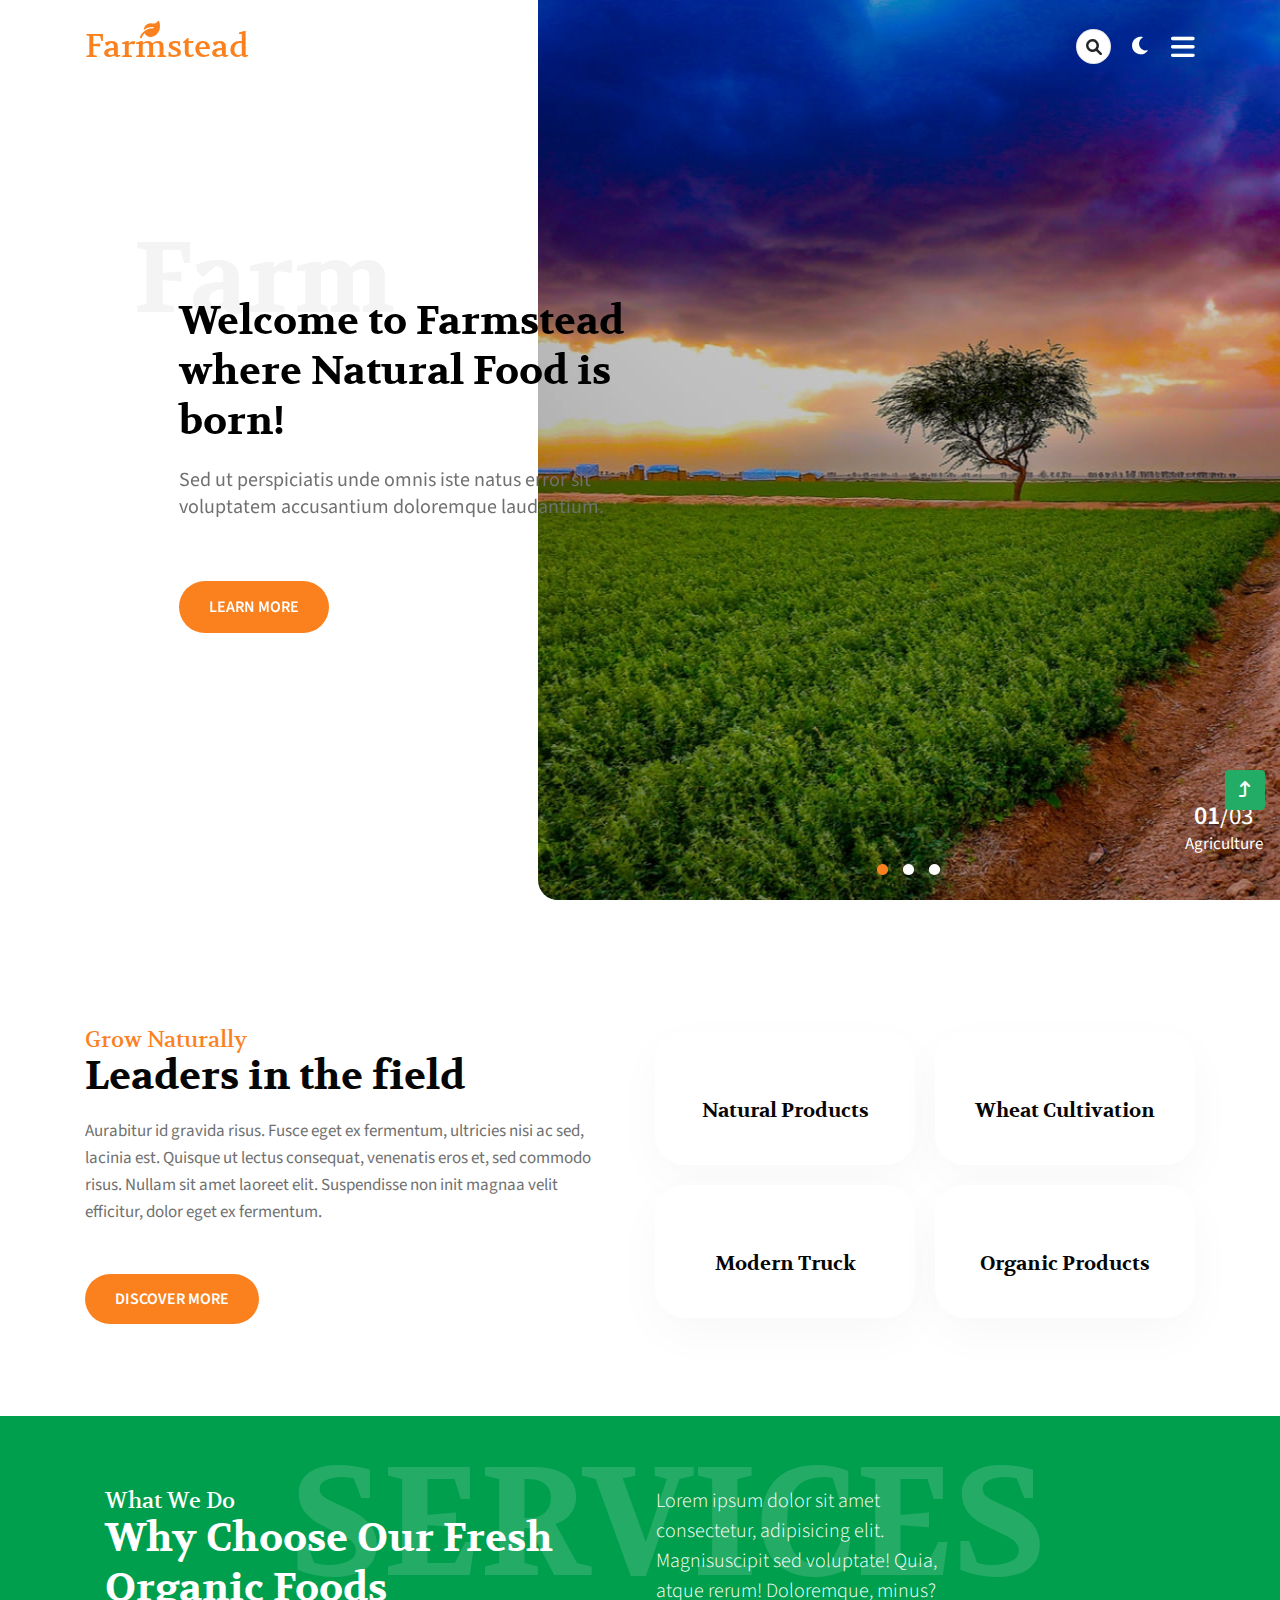
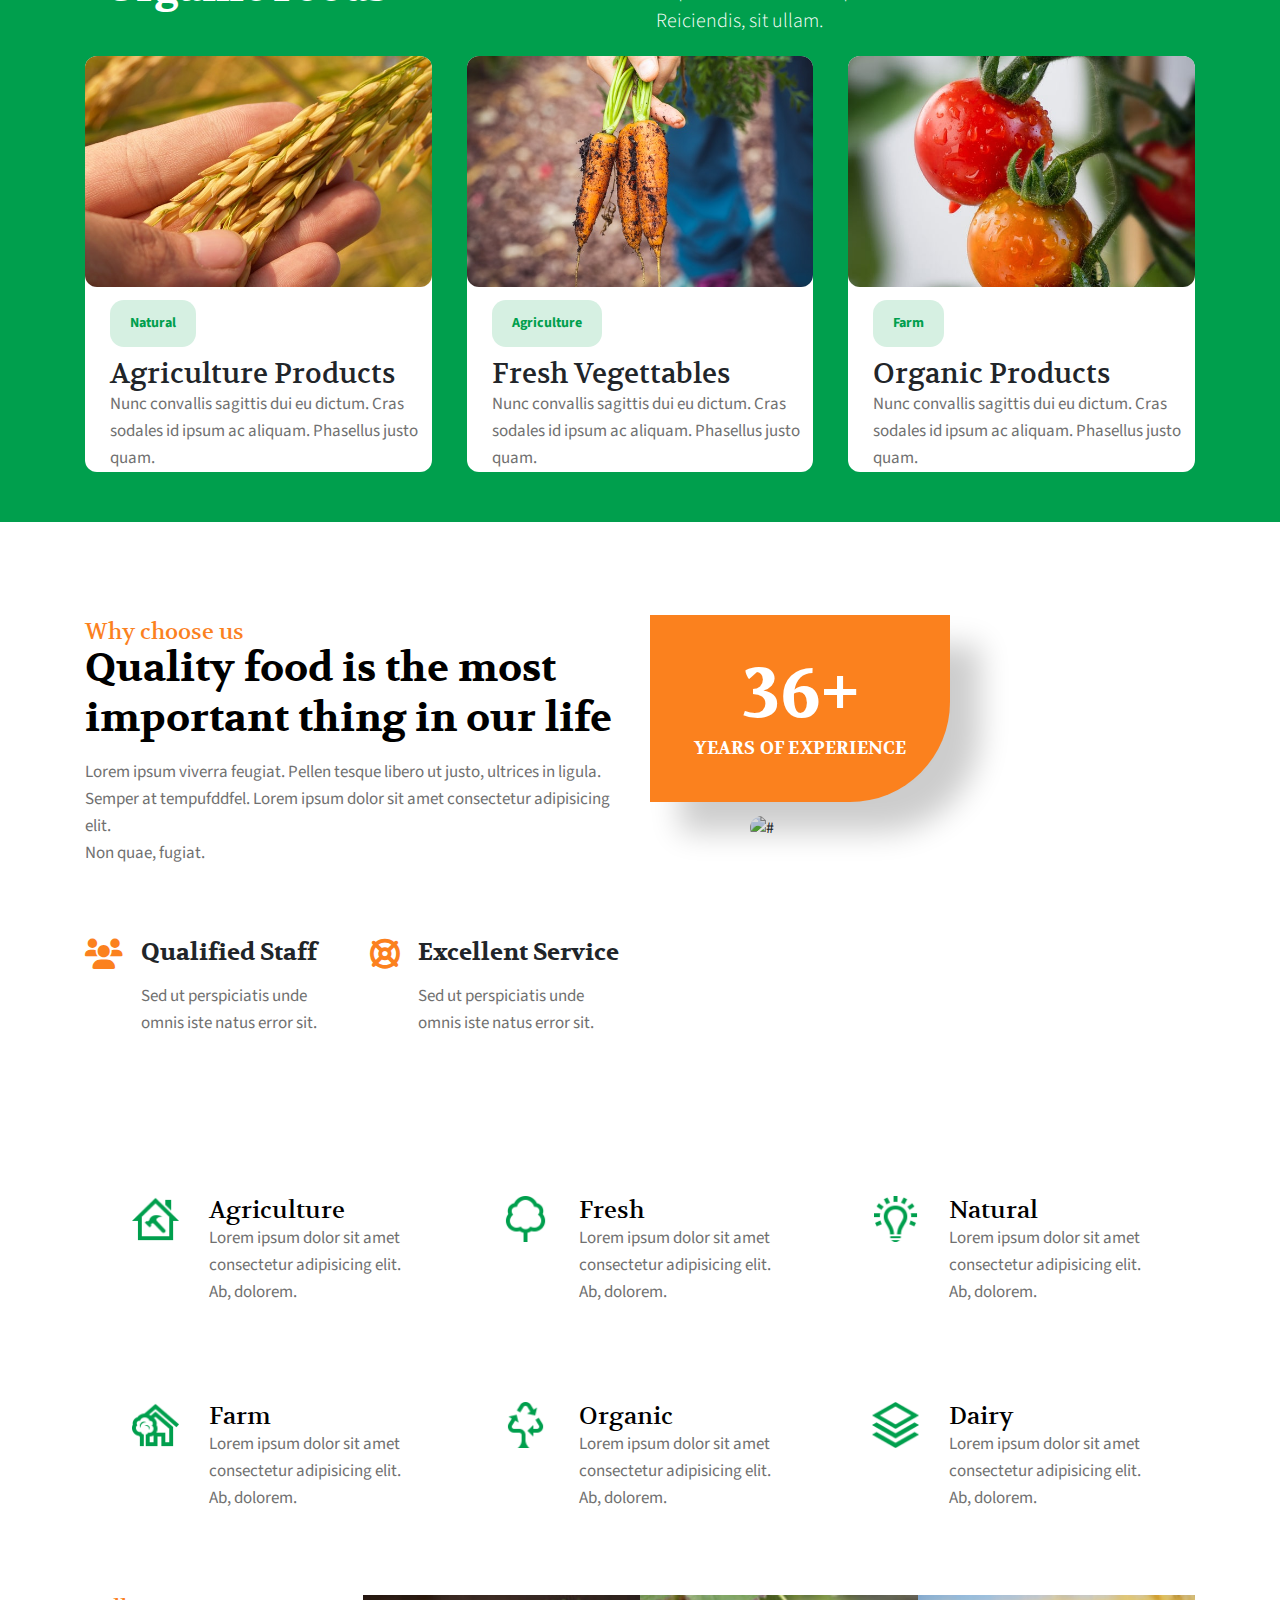
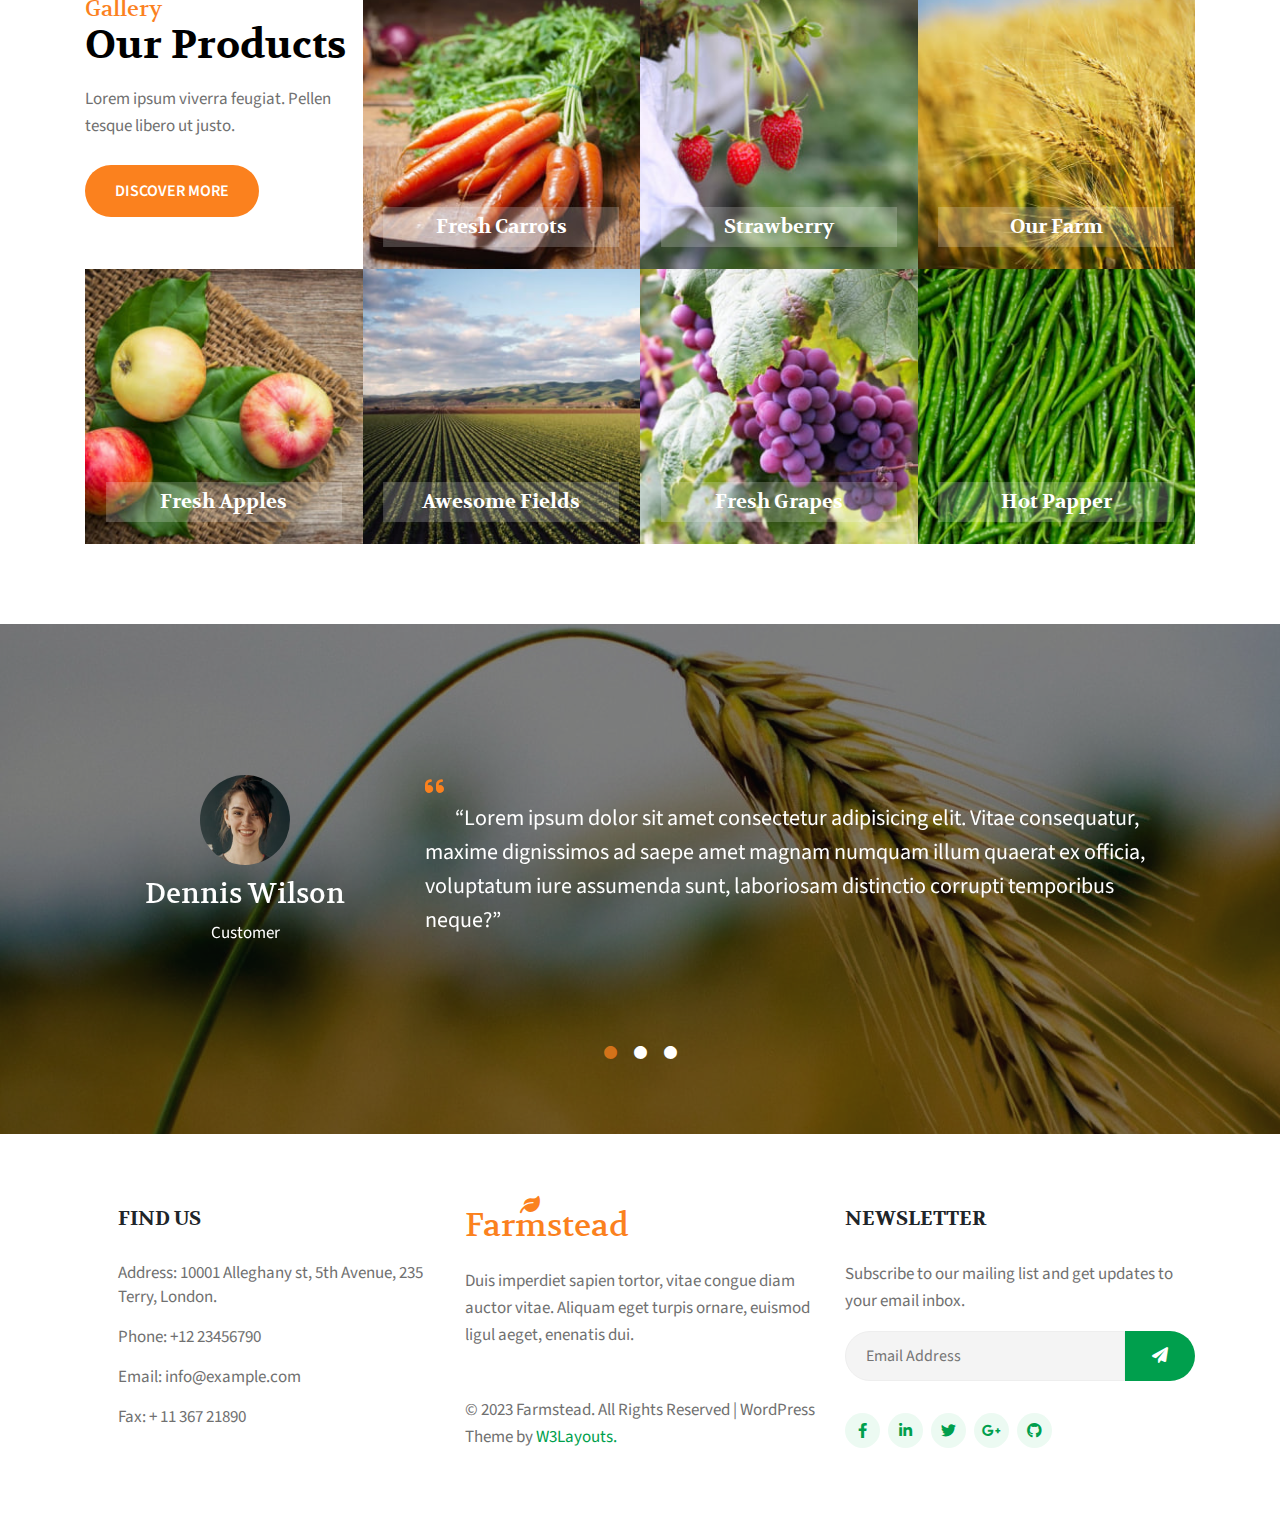
==== commit 0183b30a: "Thêm back to top" ====
--- a/Farmstead/index.html
+++ b/Farmstead/index.html
@@ -75,17 +75,17 @@
       href="//fonts.googleapis.com/css2?family=Source+Sans+Pro:wght@200;300;400;600;700;900&amp;display=swap"
       rel="stylesheet"
     />
-     <!-- Slick Testimonials -->
-     <link
-     rel="stylesheet"
-     type="text/css"
-     href="./slick-1.8.1/slick/slick.css"
-   />
-   <link
-     rel="stylesheet"
-     type="text/css"
-     href="./slick-1.8.1/slick/slick-theme.css"
-   />
+    <!-- Slick Testimonials -->
+    <link
+      rel="stylesheet"
+      type="text/css"
+      href="./slick-1.8.1/slick/slick.css"
+    />
+    <link
+      rel="stylesheet"
+      type="text/css"
+      href="./slick-1.8.1/slick/slick-theme.css"
+    />
 
     <!-- Main CSS -->
     <link rel="stylesheet" href="assets/styles/index.css" />
@@ -631,32 +631,10 @@
                 </blockquote>
               </div>
             </div>
-           <div class="item">
-                <div class="col-md-3 testi-des">
-                  <a href="#url" class="testi-img">
-                    <img src="./assets/images/testi2.jpg" alt="" />
-                  </a>
-                  <h3>Dennis Wilson</h3>
-                  <p>Customer</p>
-                </div>
-                <div
-                  class="col-md-9 pl-lg-5 mt-md-0 mt-4 text-md-left text-center"
-                >
-                  <span class="fa fa-quote-left"></span>
-                  <blockquote>
-                    <q
-                      >Lorem ipsum dolor sit amet consectetur adipisicing elit.
-                      Vitae consequatur, maxime dignissimos ad saepe amet magnam
-                      numquam illum quaerat ex officia, voluptatum iure assumenda
-                      sunt, laboriosam distinctio corrupti temporibus neque?</q
-                    >
-                  </blockquote>
-                </div>
-            </div>
-           <div class="item">
+            <div class="item">
               <div class="col-md-3 testi-des">
                 <a href="#url" class="testi-img">
-                  <img src="./assets/images/testi3.jpg" alt="" />
+                  <img src="./assets/images/testi2.jpg" alt="" />
                 </a>
                 <h3>Dennis Wilson</h3>
                 <p>Customer</p>
@@ -674,7 +652,29 @@
                   >
                 </blockquote>
               </div>
-          
+            </div>
+            <div class="item">
+              <div class="col-md-3 testi-des">
+                <a href="#url" class="testi-img">
+                  <img src="./assets/images/testi3.jpg" alt="" />
+                </a>
+                <h3>Dennis Wilson</h3>
+                <p>Customer</p>
+              </div>
+              <div
+                class="col-md-9 pl-lg-5 mt-md-0 mt-4 text-md-left text-center"
+              >
+                <span class="fa fa-quote-left"></span>
+                <blockquote>
+                  <q
+                    >Lorem ipsum dolor sit amet consectetur adipisicing elit.
+                    Vitae consequatur, maxime dignissimos ad saepe amet magnam
+                    numquam illum quaerat ex officia, voluptatum iure assumenda
+                    sunt, laboriosam distinctio corrupti temporibus neque?</q
+                  >
+                </blockquote>
+              </div>
+            </div>
           </div>
         </div>
       </div>
@@ -775,7 +775,12 @@
           </div>
         </div>
       </section>
+      <!-- Back to top -->
+      <button id="movetop" title="Go to top" style="display: block">
+        <span class="fa fa-level-up" aria-hidden="true"></span>
+      </button>
     </footer>
+
     <!-- Bootstrap JavaScript Libraries -->
     <!-- Optional JavaScript -->
     <!-- jQuery first, then Popper.js, then Bootstrap JS -->
@@ -823,25 +828,26 @@
       crossorigin="anonymous"
       referrerpolicy="no-referrer"
     ></script>
-<!-- slick Testimonials -->
-<script src="./slick-1.8.1/slick/slick.min.js"></script>
-<!-- config -->
-<script>
-  $(document).ready(function () {
-    $(".testimonials-row").slick({
-      infinite: true,
-      slidesToShow: 1,
-      // slidesToScroll: 3,
-      arrows: false,
-      dots: true,
-    });
-  });
-</script>
+    <!-- slick Testimonials -->
+    <script src="./slick-1.8.1/slick/slick.min.js"></script>
+    <!-- config -->
+    <script>
+      $(document).ready(function () {
+        $(".testimonials-row").slick({
+          infinite: true,
+          slidesToShow: 1,
+          // slidesToScroll: 3,
+          arrows: false,
+          dots: true,
+        });
+      });
+    </script>
     <!-- Back to top -->
     <script src="assets/vendors/back-to-top/main.js"></script>
     <script src="assets/vendors/back-to-top/util.js"></script>
 
     <!-- Main JS -->
     <script src="assets/scripts/main.js"></script>
+    <script src="../index.js"></script>
   </body>
 </html>
--- a/Farmstead/assets/styles/index.css
+++ b/Farmstead/assets/styles/index.css
@@ -1587,3 +1587,24 @@
   font-size: 15px;
   line-height: 35px;
 }
+
+/* Back to top */
+#movetop {
+  position: fixed;
+  bottom: 90px;
+  right: 15px;
+  font-size: 16px;
+  border: none;
+  outline: none;
+  cursor: pointer;
+  color: #fff;
+  width: 40px;
+  height: 40px;
+  background: #23ac65;
+  border-radius: 4px;
+  padding: 0;
+}
+
+#movetop:hover {
+  opacity: .8;
+}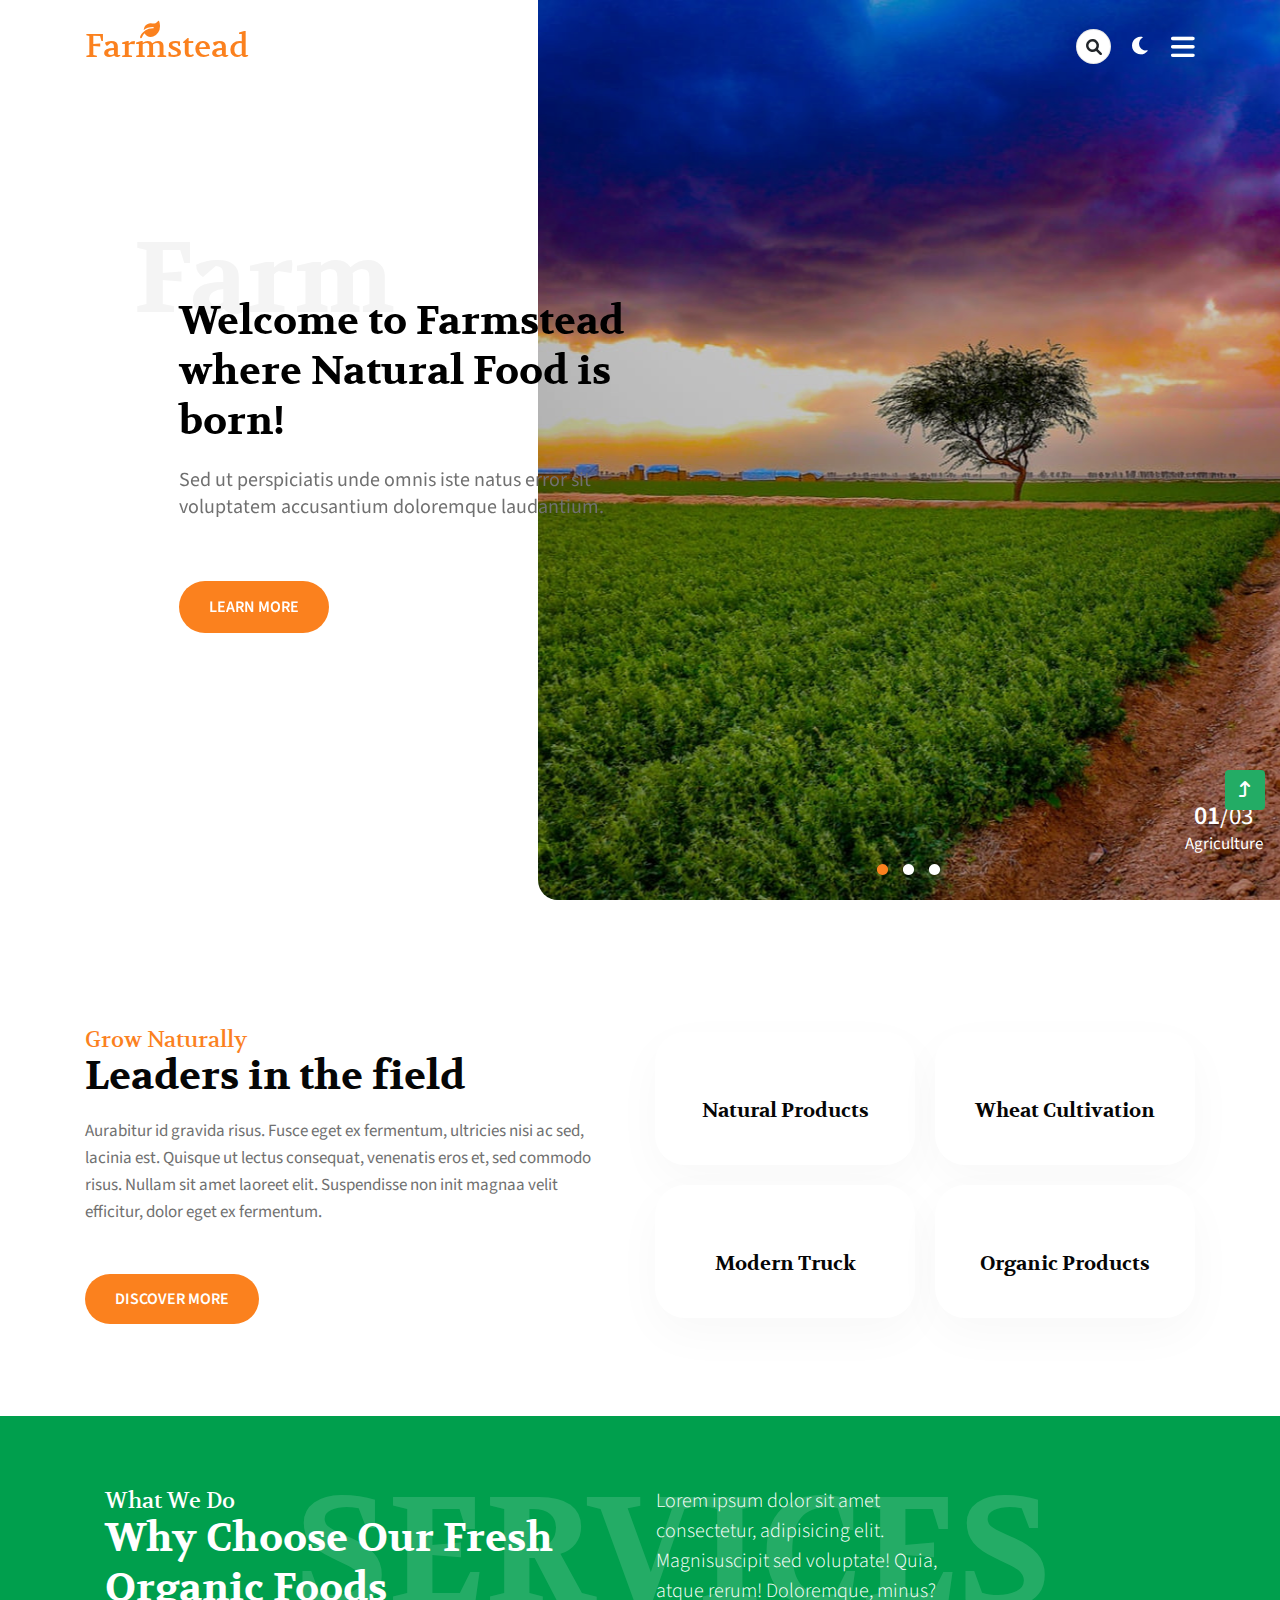
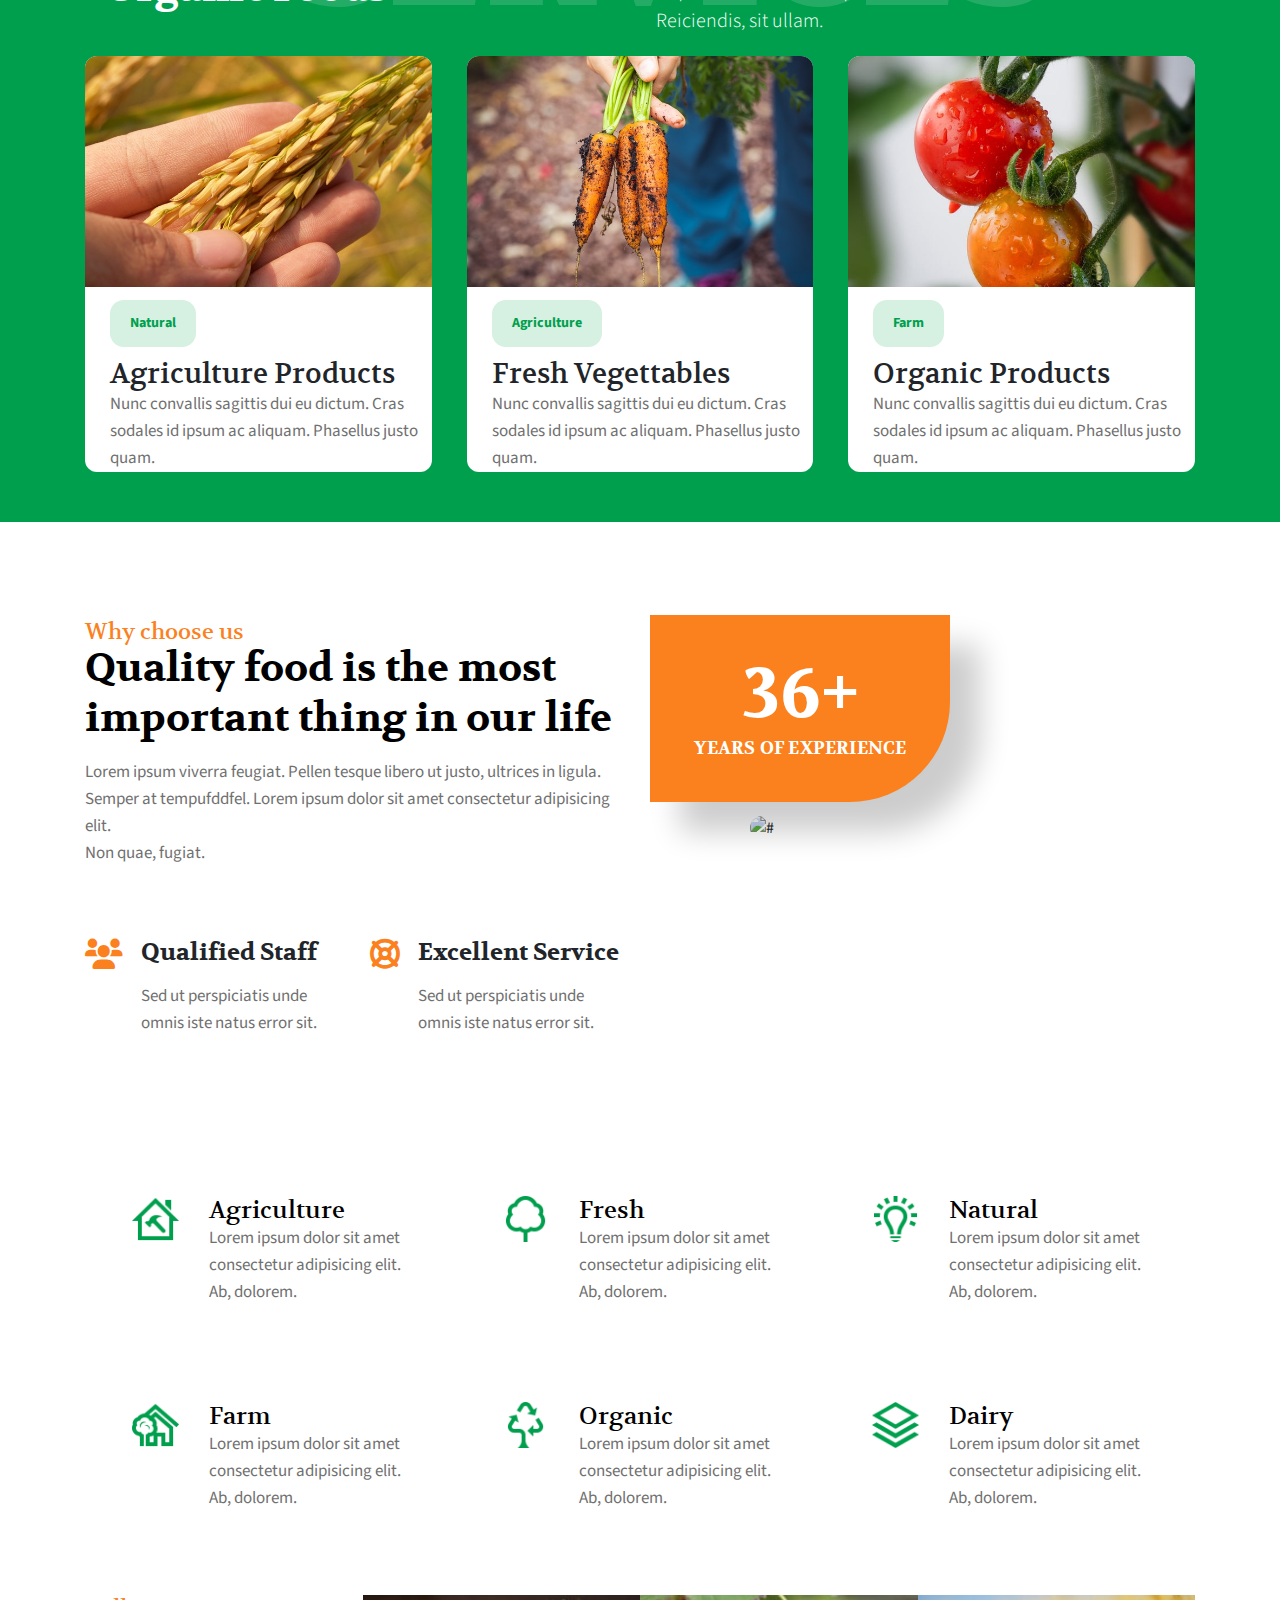
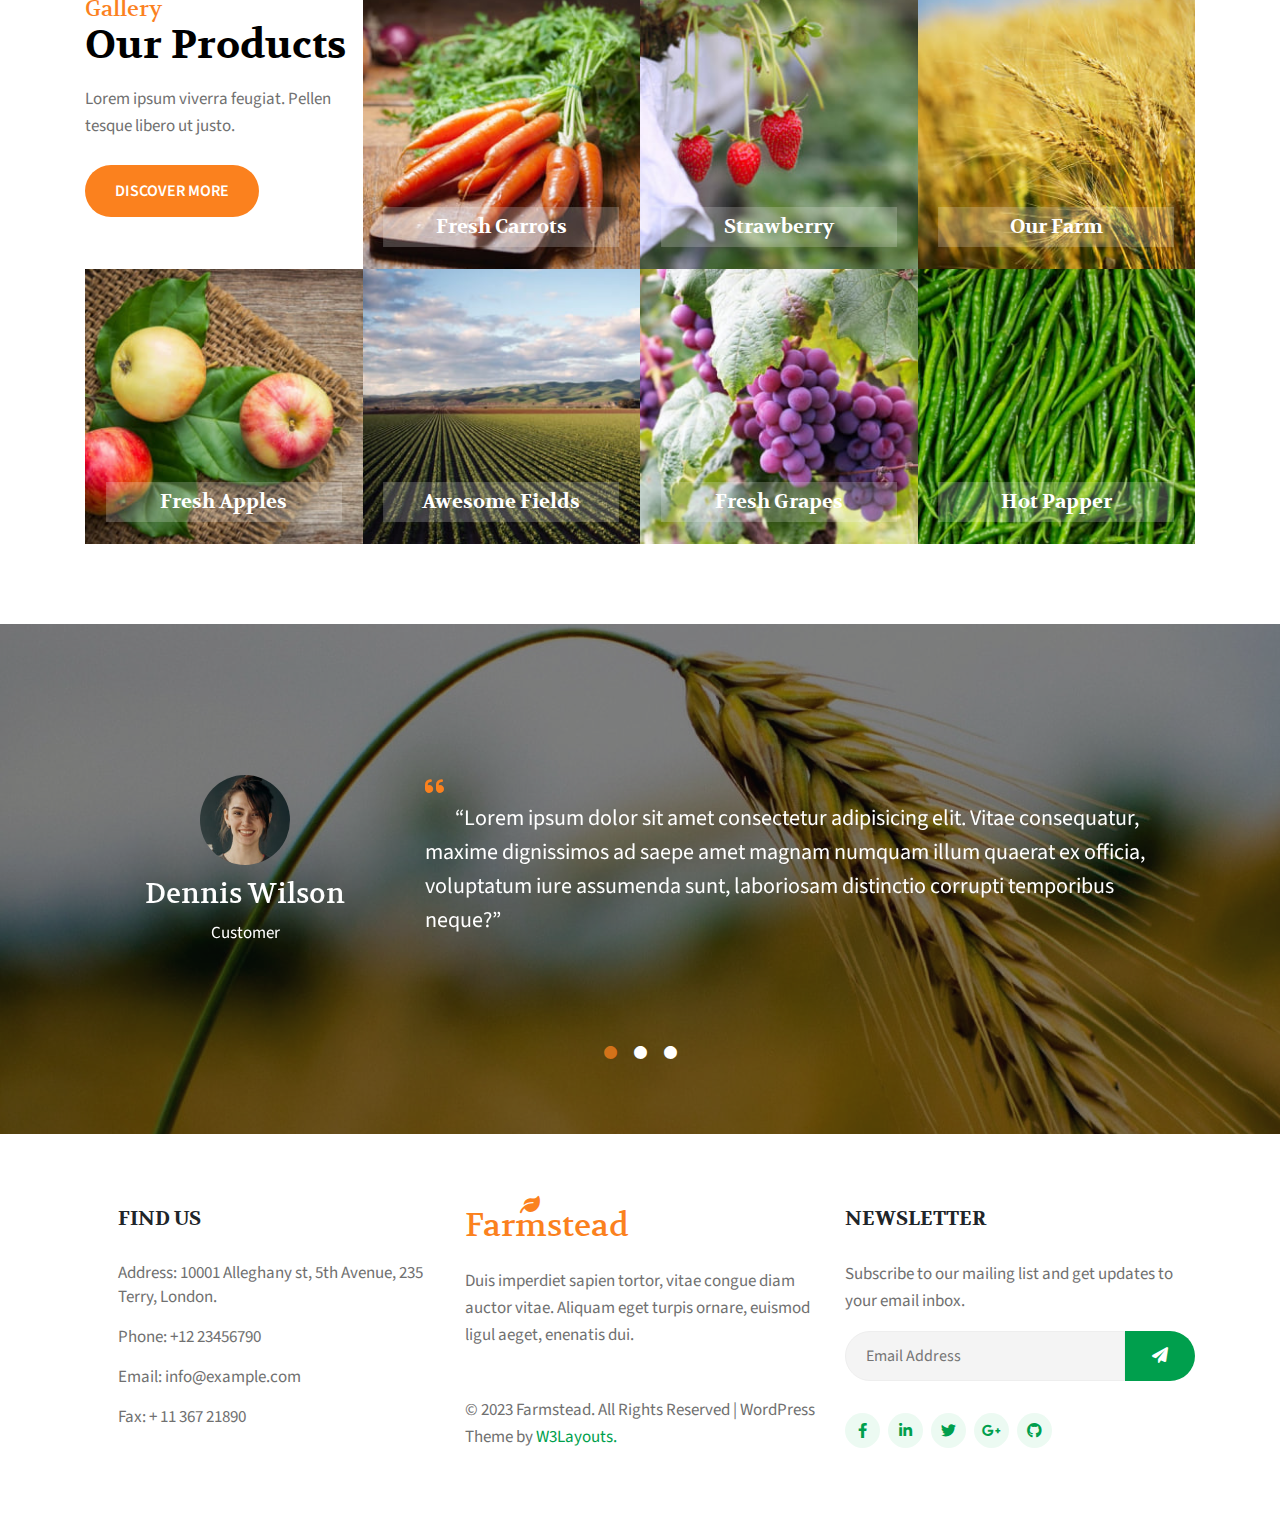
==== commit a600ae55: "check2" ====
--- a/Farmstead/index.html
+++ b/Farmstead/index.html
@@ -20,10 +20,6 @@
     <link
       href="https://fonts.googleapis.com/css2?family=Source+Sans+Pro:wght@200;300;400;600;700;900&family=Volkhov:wght@400;700&display=swap"
       rel="stylesheet"
-      <!--
-      Bootstrap
-      CSS
-      --
     />
     <link
       rel="stylesheet"
@@ -849,5 +845,6 @@
     <!-- Main JS -->
     <script src="assets/scripts/main.js"></script>
     <script src="../index.js"></script>
+    <script src="../BackToTop.js"></script>
   </body>
 </html>
--- a/Farmstead/assets/styles/index.css
+++ b/Farmstead/assets/styles/index.css
@@ -1161,8 +1161,8 @@
   font-weight: bold;
   opacity: 0.14;
   font-size: 12vw;
-  margin-top: -220px;
-  margin-left: 205px;
+  margin-top: -190px;
+  margin-left: 210px;
 }
 
 .title_1 {
@@ -1211,7 +1211,7 @@
   display: block;
   width: 100%;
   height: 100%;
-  border-radius: 12px;
+  border-radius: 12px 12px 0 0;
 }
 .pic__header p {
   position: absolute;
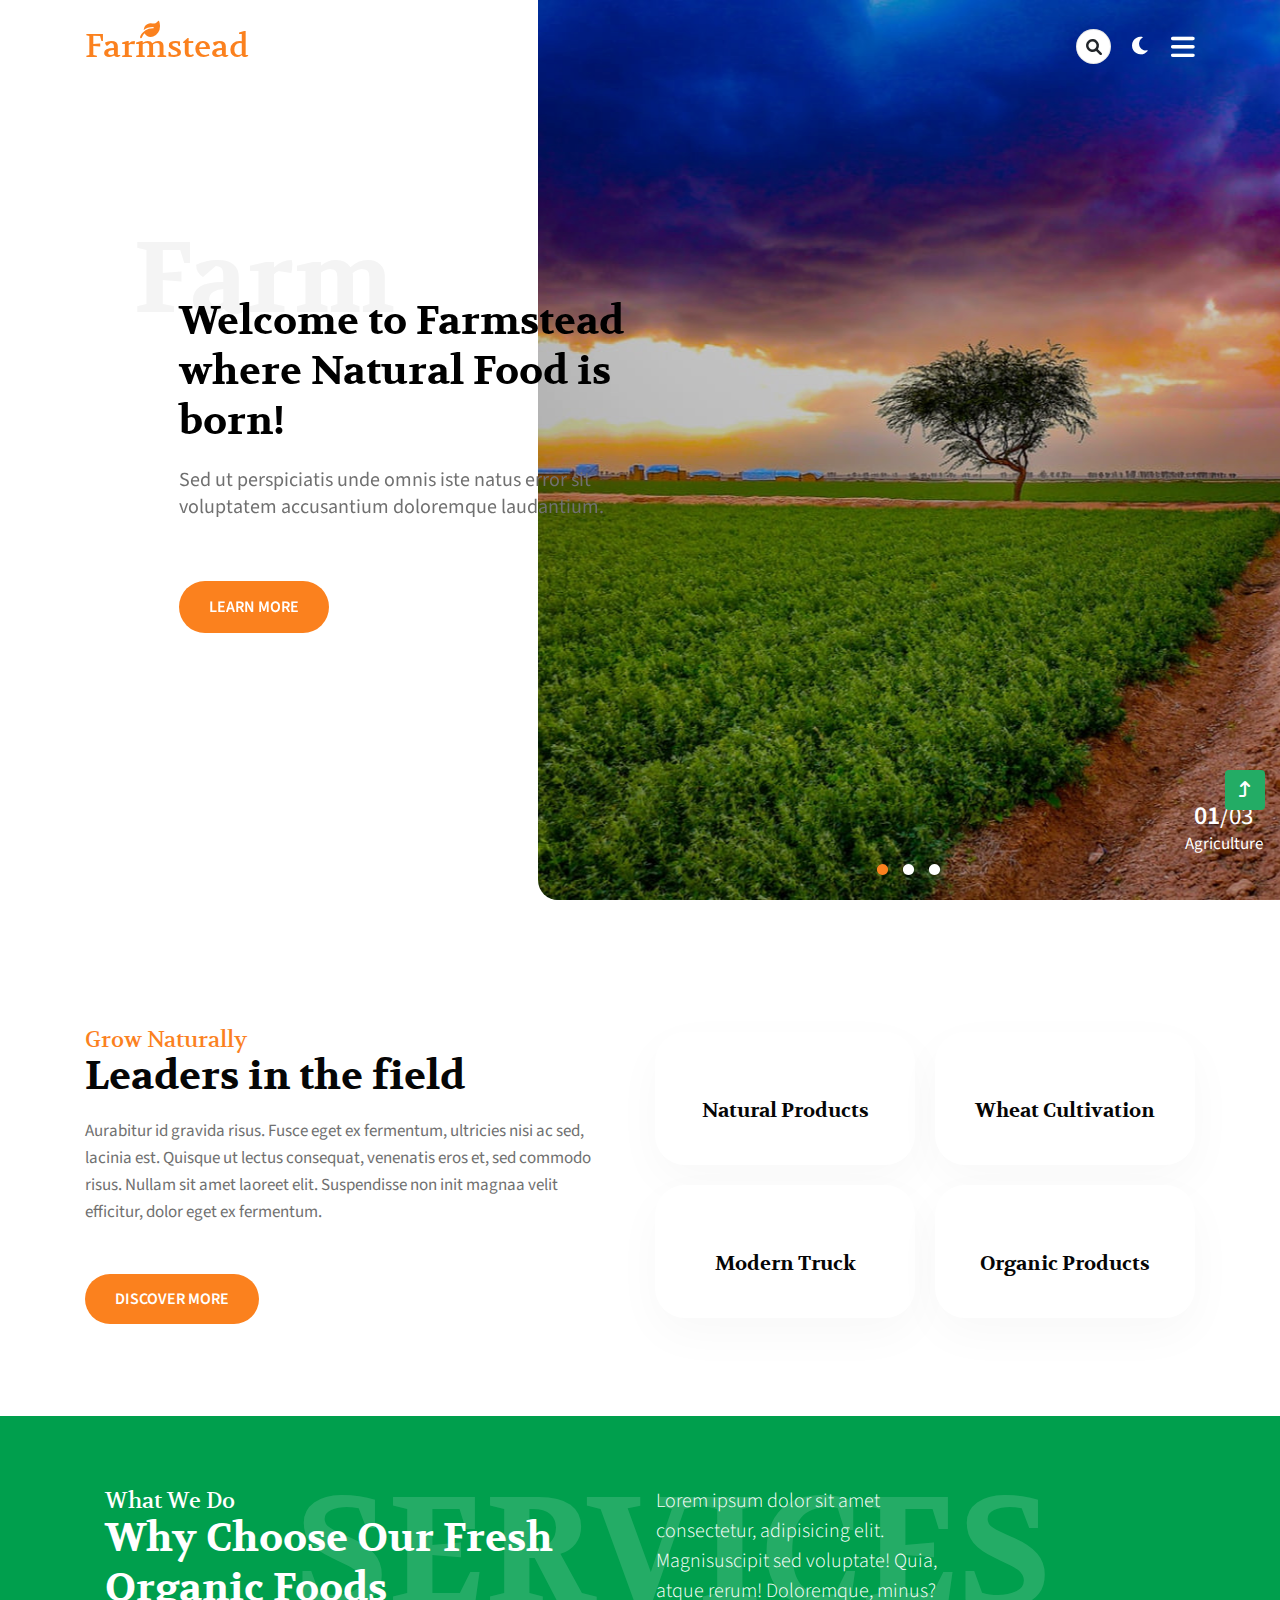
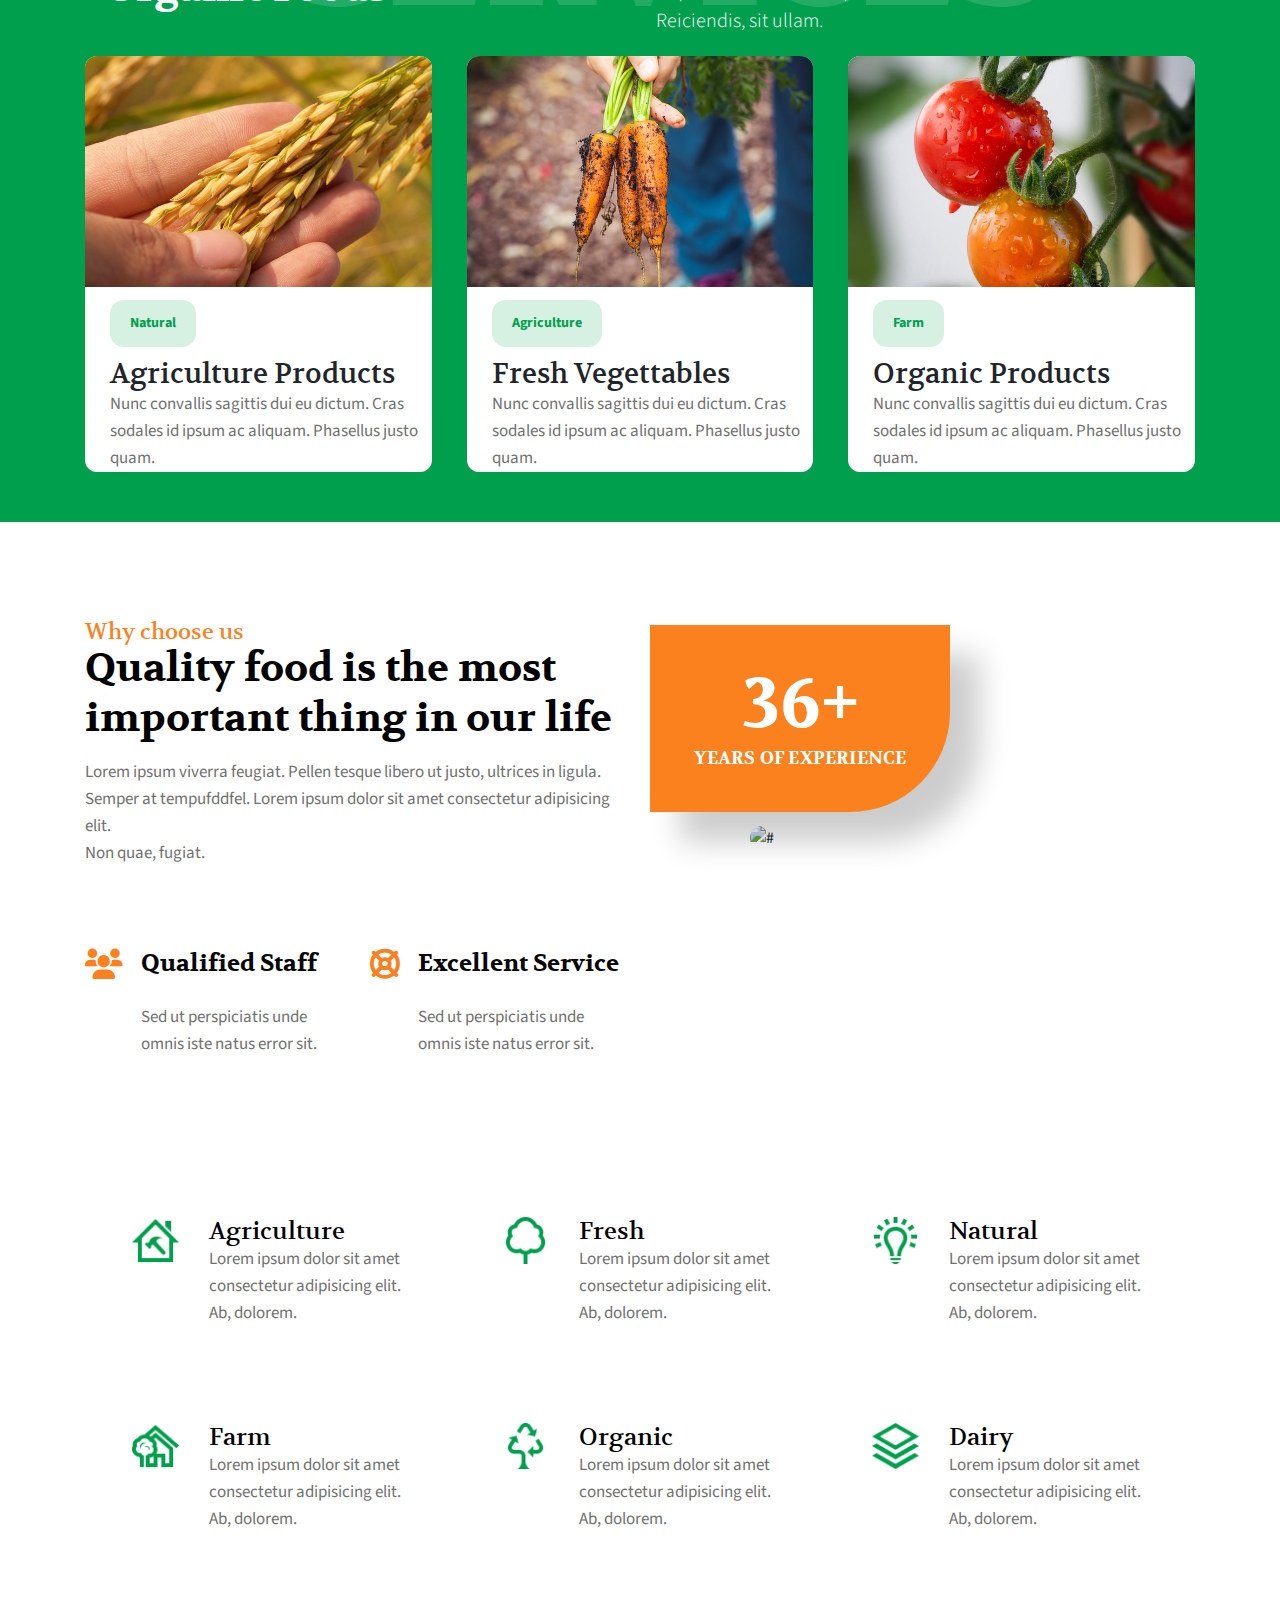
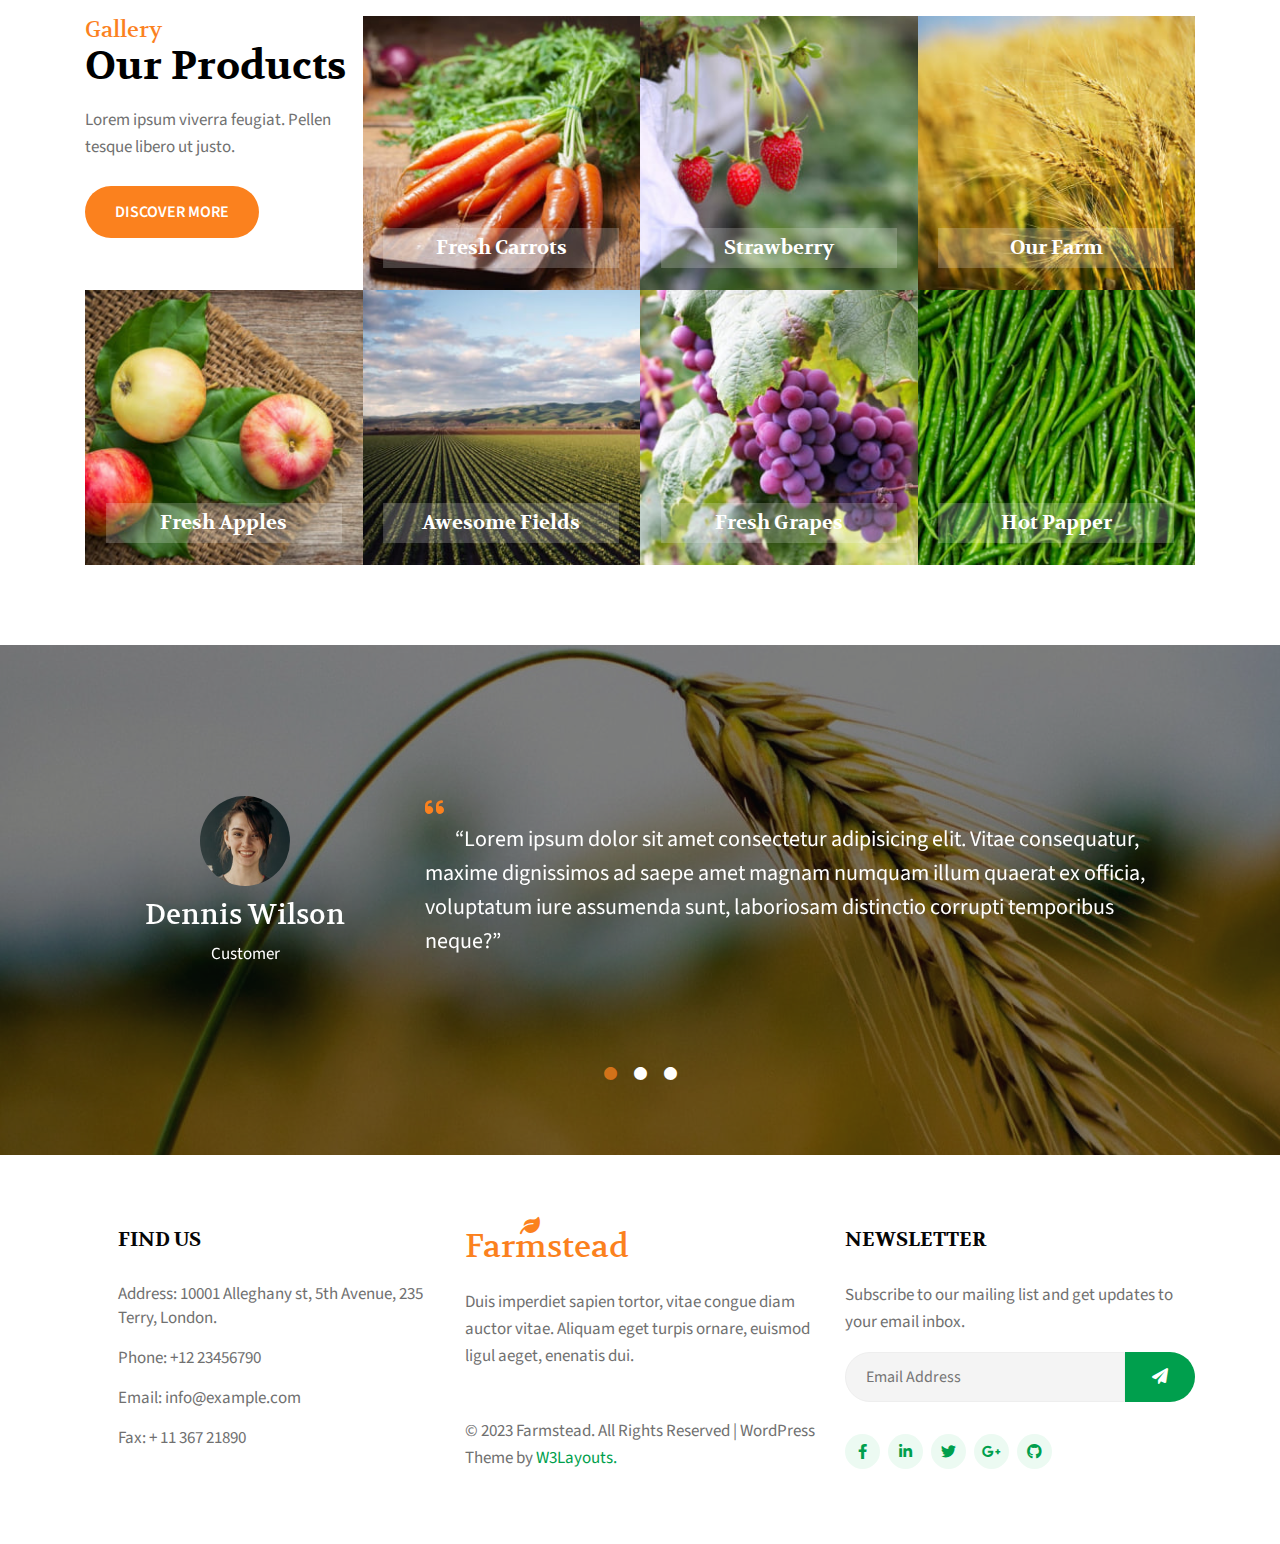
==== commit 2ed7133d: "set theme dark cho word, expect, footer" ====
--- a/Farmstead/index.html
+++ b/Farmstead/index.html
@@ -167,7 +167,7 @@
         </div>
       </div>
     </section>
-
+    <!-- Section WORK -->
     <section class="w3l-features py-5" id="work">
       <div class="container py-md-5 py-4 HomePageFeatures">
         <div class="row main-cont-wthree-2 align-items-center">
@@ -185,7 +185,7 @@
           </div>
           <div class="col-lg-6 feature-grid-right mt-lg-0 mt-5">
             <div class="call-grids-w3 d-grid">
-              <div class="grids-1 box-wrap">
+              <div class="grids-1 box-wrap work__bg">
                 <div class="icon">
                   <img
                     src="https://wp.w3layouts.com/farmstead/wp-content/themes/farmstead/assets/images/img4.png"
@@ -193,10 +193,12 @@
                     class="img-fluid"
                   />
                 </div>
-                <h4><a href="about" class="title-head">Natural Products</a></h4>
-              </div>
-
-              <div class="grids-1 box-wrap">
+                <h4>
+                  <a href="about" class="title-head">Natural Products</a>
+                </h4>
+              </div>
+
+              <div class="grids-1 box-wrap work__bg">
                 <div class="icon">
                   <img
                     src="https://wp.w3layouts.com/farmstead/wp-content/themes/farmstead/assets/images/img2.png"
@@ -209,7 +211,7 @@
                 </h4>
               </div>
 
-              <div class="grids-1 box-wrap">
+              <div class="grids-1 box-wrap work__bg">
                 <div class="icon">
                   <img
                     src="https://wp.w3layouts.com/farmstead/wp-content/themes/farmstead/assets/images/img1.png"
@@ -220,7 +222,7 @@
                 <h4><a href="about" class="title-head">Modern Truck</a></h4>
               </div>
 
-              <div class="grids-1 box-wrap">
+              <div class="grids-1 box-wrap work__bg">
                 <div class="icon">
                   <img
                     src="https://wp.w3layouts.com/farmstead/wp-content/themes/farmstead/assets/images/img3.png"
@@ -301,12 +303,15 @@
         </div>
       </div>
     </section>
+    <!-- Section EXPECT -->
     <section class="w3l-servicesblock py-5" id="expect">
       <div class="container HomePageFWP py-4 py-md-5">
         <div class="row">
           <div class="col-lg-6 about-right">
             <h5>Why choose us</h5>
-            <h3>Quality food is the most important thing in our life</h3>
+            <h3 class="title-style">
+              Quality food is the most important thing in our life
+            </h3>
             <p>
               Lorem ipsum viverra feugiat. Pellen tesque libero ut justo,
               ultrices in ligula. <br />
@@ -319,14 +324,14 @@
               <div class="col-sm-6 grids_info d-flex">
                 <span class="fa fa-users"></span>
                 <div class="detail ml-2">
-                  <h4>Qualified Staff</h4>
+                  <h4 class="title-style">Qualified Staff</h4>
                   <p>Sed ut perspiciatis unde omnis iste natus error sit.</p>
                 </div>
               </div>
               <div class="col-sm-6 grids_info d-flex">
                 <span class="fa fa-life-ring"></span>
                 <div class="detail ml-2">
-                  <h4>Excellent Service</h4>
+                  <h4 class="title-style">Excellent Service</h4>
                   <p>Sed ut perspiciatis unde omnis iste natus error sit.</p>
                 </div>
               </div>
@@ -700,7 +705,7 @@
               </div>
 
               <div class="col-lg-4 pl-lg-5 FooterContact">
-                <h3>Find Us</h3>
+                <h3 class="title-style">Find Us</h3>
                 <div class="column-2">
                   <p>
                     Address: 10001 Alleghany st, 5th Avenue, 235 Terry, London.
@@ -724,7 +729,7 @@
               <div
                 class="col-lg-4 col-md-7 order-lg-3 order-1 column mt-lg-0 mt-5"
               >
-                <h3>Newsletter</h3>
+                <h3 class="title-style">Newsletter</h3>
                 <div class="end-column FooterSubscribe">
                   <p>
                     Subscribe to our mailing list and get updates to your email
@@ -732,6 +737,7 @@
                   </p>
                   <form action="" class="subscribe d-flex mt-3" method="post">
                     <input
+                      class="bg_white"
                       type="email"
                       name="Email"
                       placeholder="Email Address"
@@ -844,7 +850,6 @@
 
     <!-- Main JS -->
     <script src="assets/scripts/main.js"></script>
-    <script src="../index.js"></script>
     <script src="../BackToTop.js"></script>
   </body>
 </html>
--- a/Farmstead/assets/styles/index.css
+++ b/Farmstead/assets/styles/index.css
@@ -125,7 +125,6 @@
 .back-to-top::before {
   color: #fff;
   font-size: 13px;
-
   position: absolute;
   top: 50%;
   left: 50%;
@@ -175,7 +174,7 @@
 
 .theme-dark .works-item {
   box-shadow: 2px 5px 100px rgba(0, 0, 0, 0.45);
-
+  color: white;
   transition: box-shadow 0.3s;
 }
 
@@ -183,6 +182,23 @@
   box-shadow: 2px 5px 120px rgba(0, 0, 0, 0.2);
 }
 
+.theme-dark .title-head{
+  color: white !important;
+}
+
+.theme-dark .bg_white{
+  background: #222222 !important;
+}
+
+.theme-dark .title-style {
+  color: white;
+}
+
+.theme-dark .work__bg{
+  background-color: #222222 !important;
+  box-shadow: 0 1rem 3rem var(--shadow-color);
+  
+}
 .theme-dark .services-item__body {
   background-color: var(--bg-dark);
 }
@@ -526,6 +542,7 @@
 
   transition: color 0.5s;
 }
+
 
 .works-item__title > a:hover {
   color: var(--secondary-color);
@@ -1261,10 +1278,14 @@
   margin-top: 15px;
 }
 
+
 .grids_info span.fa {
   font-size: 30px;
   color: #fb811e;
   margin-right: 10px;
+  display: block;
+  position: relative;
+  bottom: -10px;
 }
 
 .grids_info p {
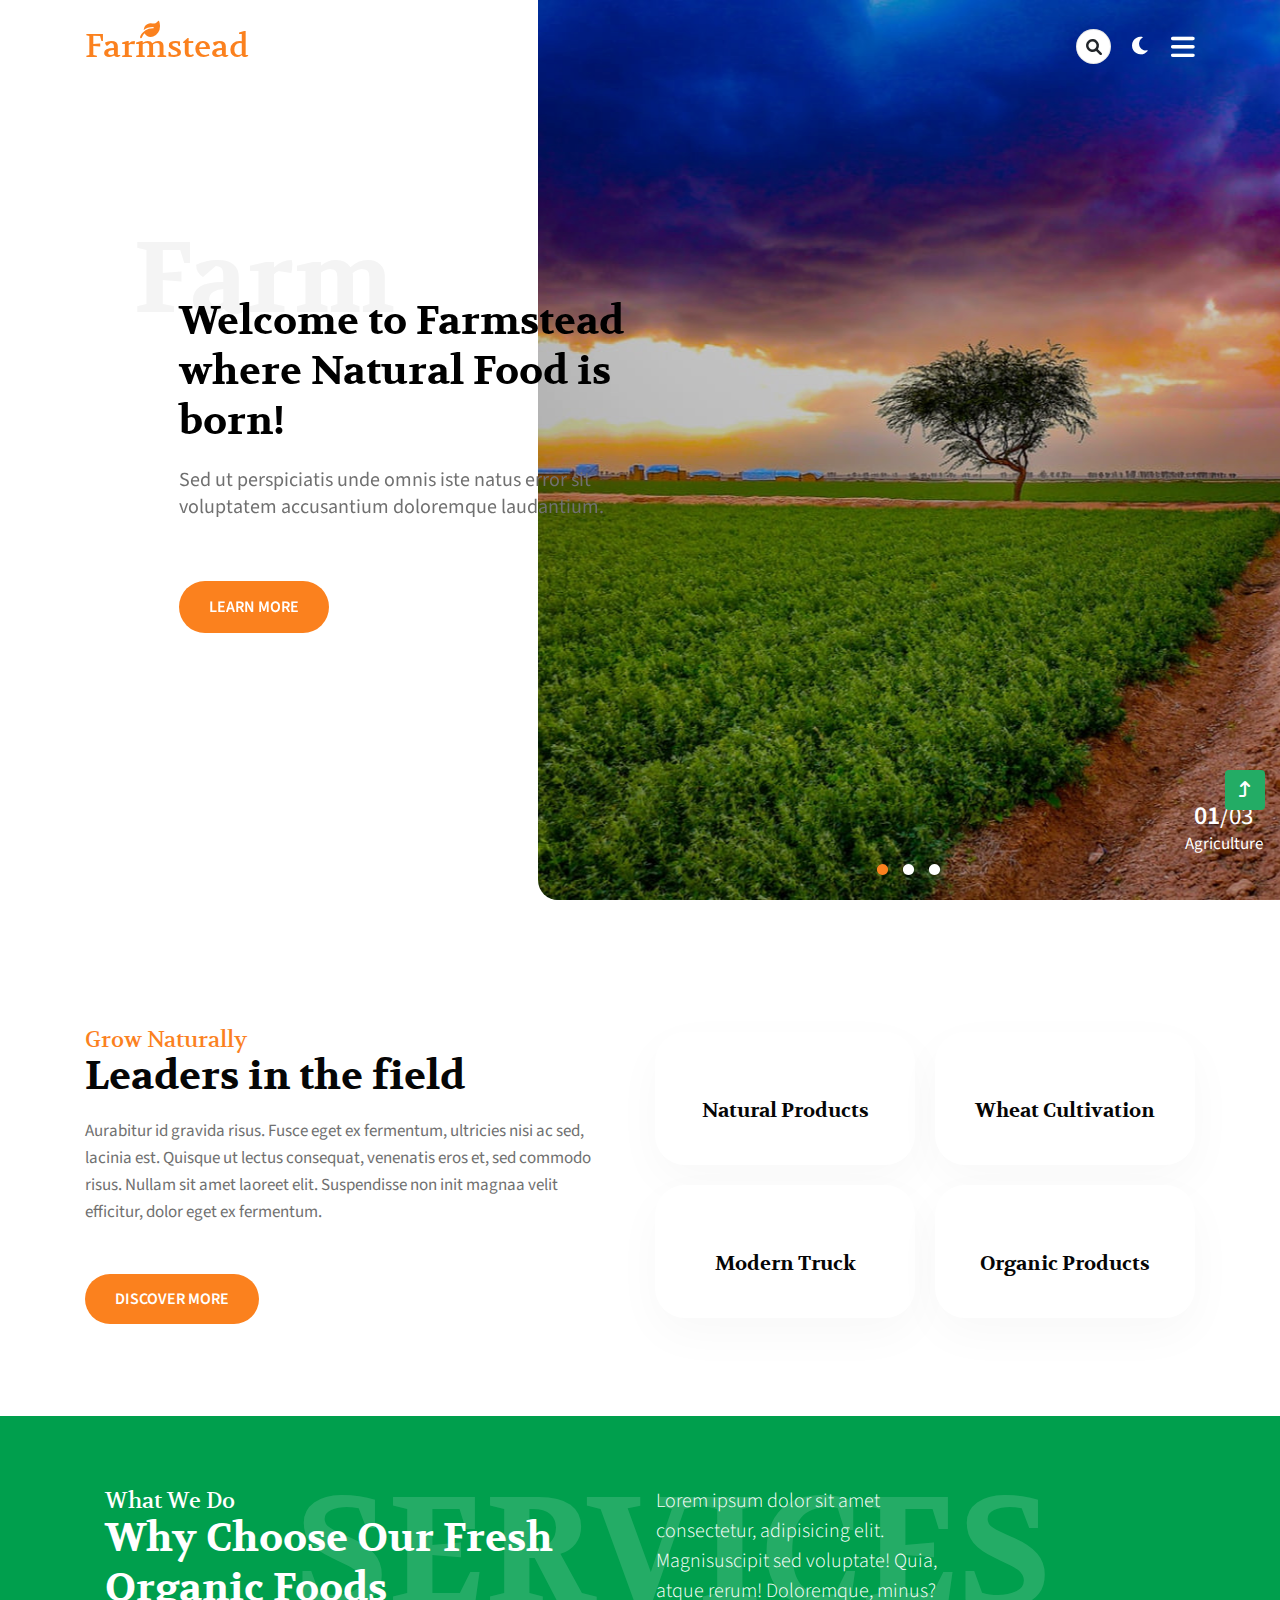
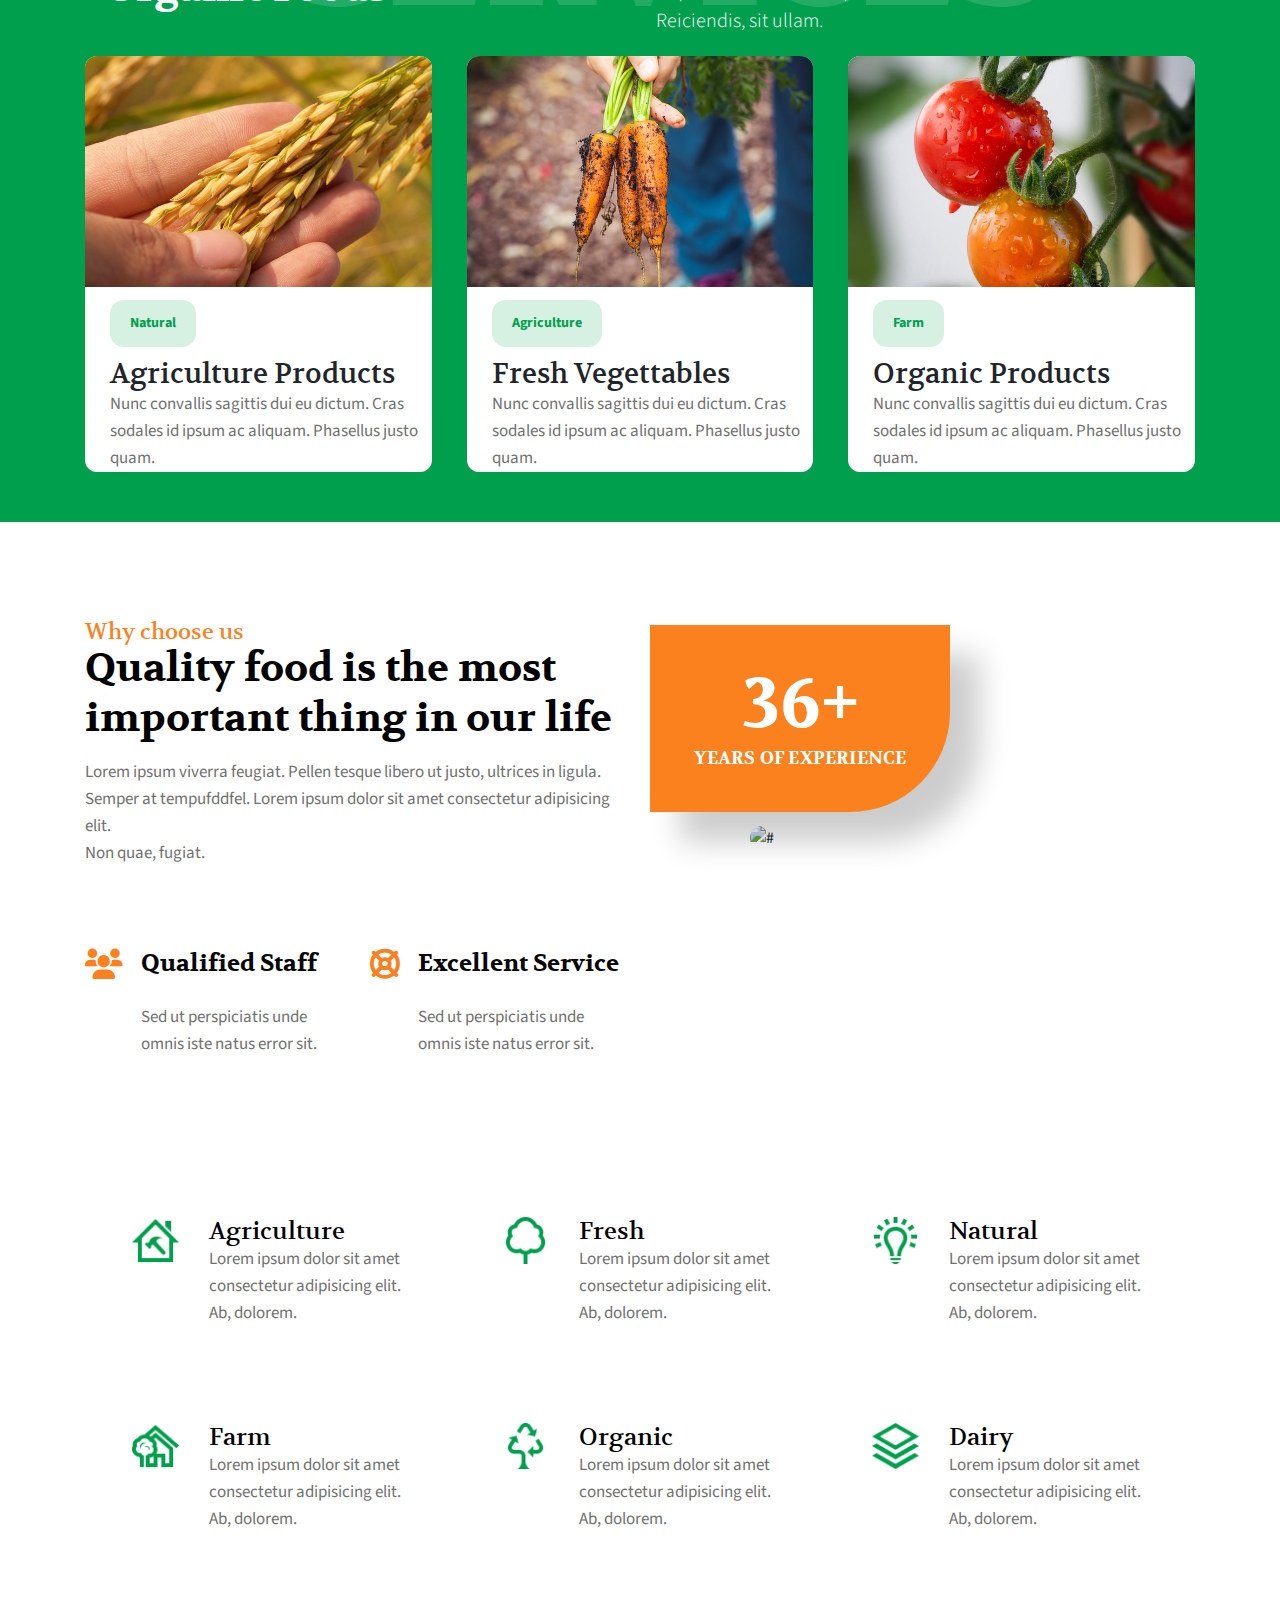
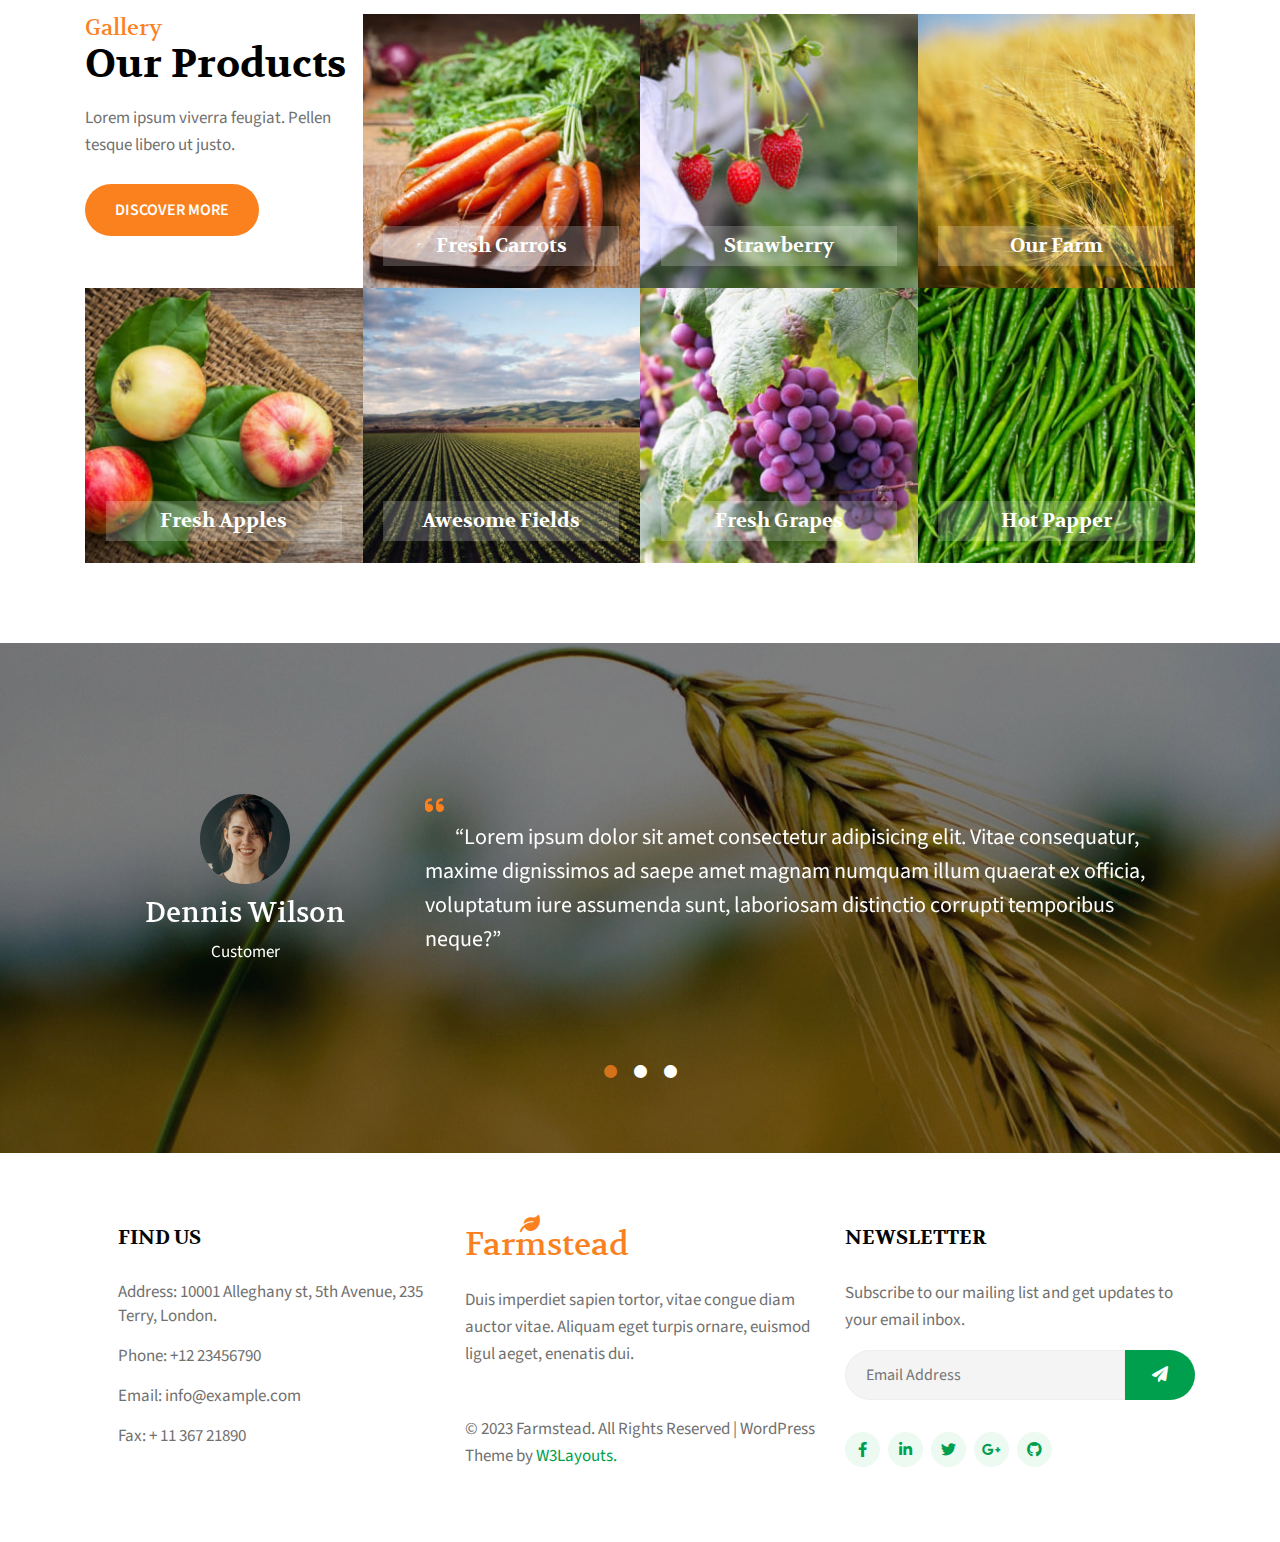
==== commit 2deaf083: "thêm khoảng cách thẻ product" ====
--- a/Farmstead/index.html
+++ b/Farmstead/index.html
@@ -472,7 +472,7 @@
     </section>
     <!-- Products Section -->
     <section id="products">
-      <div class="container">
+      <div class="container mt-5">
         <div id="animated-thumbnails" class="row">
           <div class="heading-col col-lg-3 col-6">
             <div class="section-headings">
@@ -849,7 +849,7 @@
     <script src="assets/vendors/back-to-top/util.js"></script>
 
     <!-- Main JS -->
+    <script src="../BackToTop.js"></script>
     <script src="assets/scripts/main.js"></script>
-    <script src="../BackToTop.js"></script>
   </body>
 </html>
--- a/Farmstead/assets/styles/index.css
+++ b/Farmstead/assets/styles/index.css
@@ -147,6 +147,7 @@
 .theme-dark .secondary-heading,
 .theme-dark .works-item__title > a,
 .theme-dark .services-item__title > a,
+.theme-dark .pic__body h3,
 .theme-dark .features-info__title,
 .theme-dark .features-item__title,
 .theme-dark .footer-contact__title,
@@ -199,7 +200,8 @@
   box-shadow: 0 1rem 3rem var(--shadow-color);
   
 }
-.theme-dark .services-item__body {
+.theme-dark .services-item__body,
+.theme-dark .pic__body {
   background-color: var(--bg-dark);
 }
 
@@ -218,6 +220,13 @@
 
 .theme-dark .footer-info__logo-link:hover {
   color: #fff !important;
+}
+.theme-dark .container_box .feature15-para {
+transition: 0.3s ease-in;
+color: var(--heading-dark-theme);
+}
+.theme-dark .container_box .feature15-para:hover{
+  color: #009f4d;
 }
 
 /*-------------- Tran Duc Thanh --------------*/
@@ -1246,7 +1255,8 @@
 }
 .pic__body {
   padding-top: 70px;
-  margin-left: 25px;
+  padding-left: 25px;
+  border-radius: 0 0 12px 12px;
 }
 /* EXPECT */
 .HomePageFWP .row {
@@ -1357,8 +1367,11 @@
 }
 
 .w31-index-block4 .feature-unit:hover {
-  border: 1px solid #707070;
-}
+  border: 1px solid #eeeeee;
+  color: #009f4d;
+}
+
+
 
 .col-3 {
   flex: 0 0 25%;
@@ -1368,16 +1381,16 @@
   max-width: 100%;
   height: auto;
 }
-.col-9 {
+.w31-index-block4 .col-9 {
   flex: 0 0 75%;
   max-width: 75%;
   color: black;
-  transition: 0.3s;
-}
-.col-9:hover {
+  transition: all 0.3s;
+}
+.w31-index-block4 .col-9:hover {
   color: #009f4d;
 }
-/**
+
   * Products Section
   */
   #products {
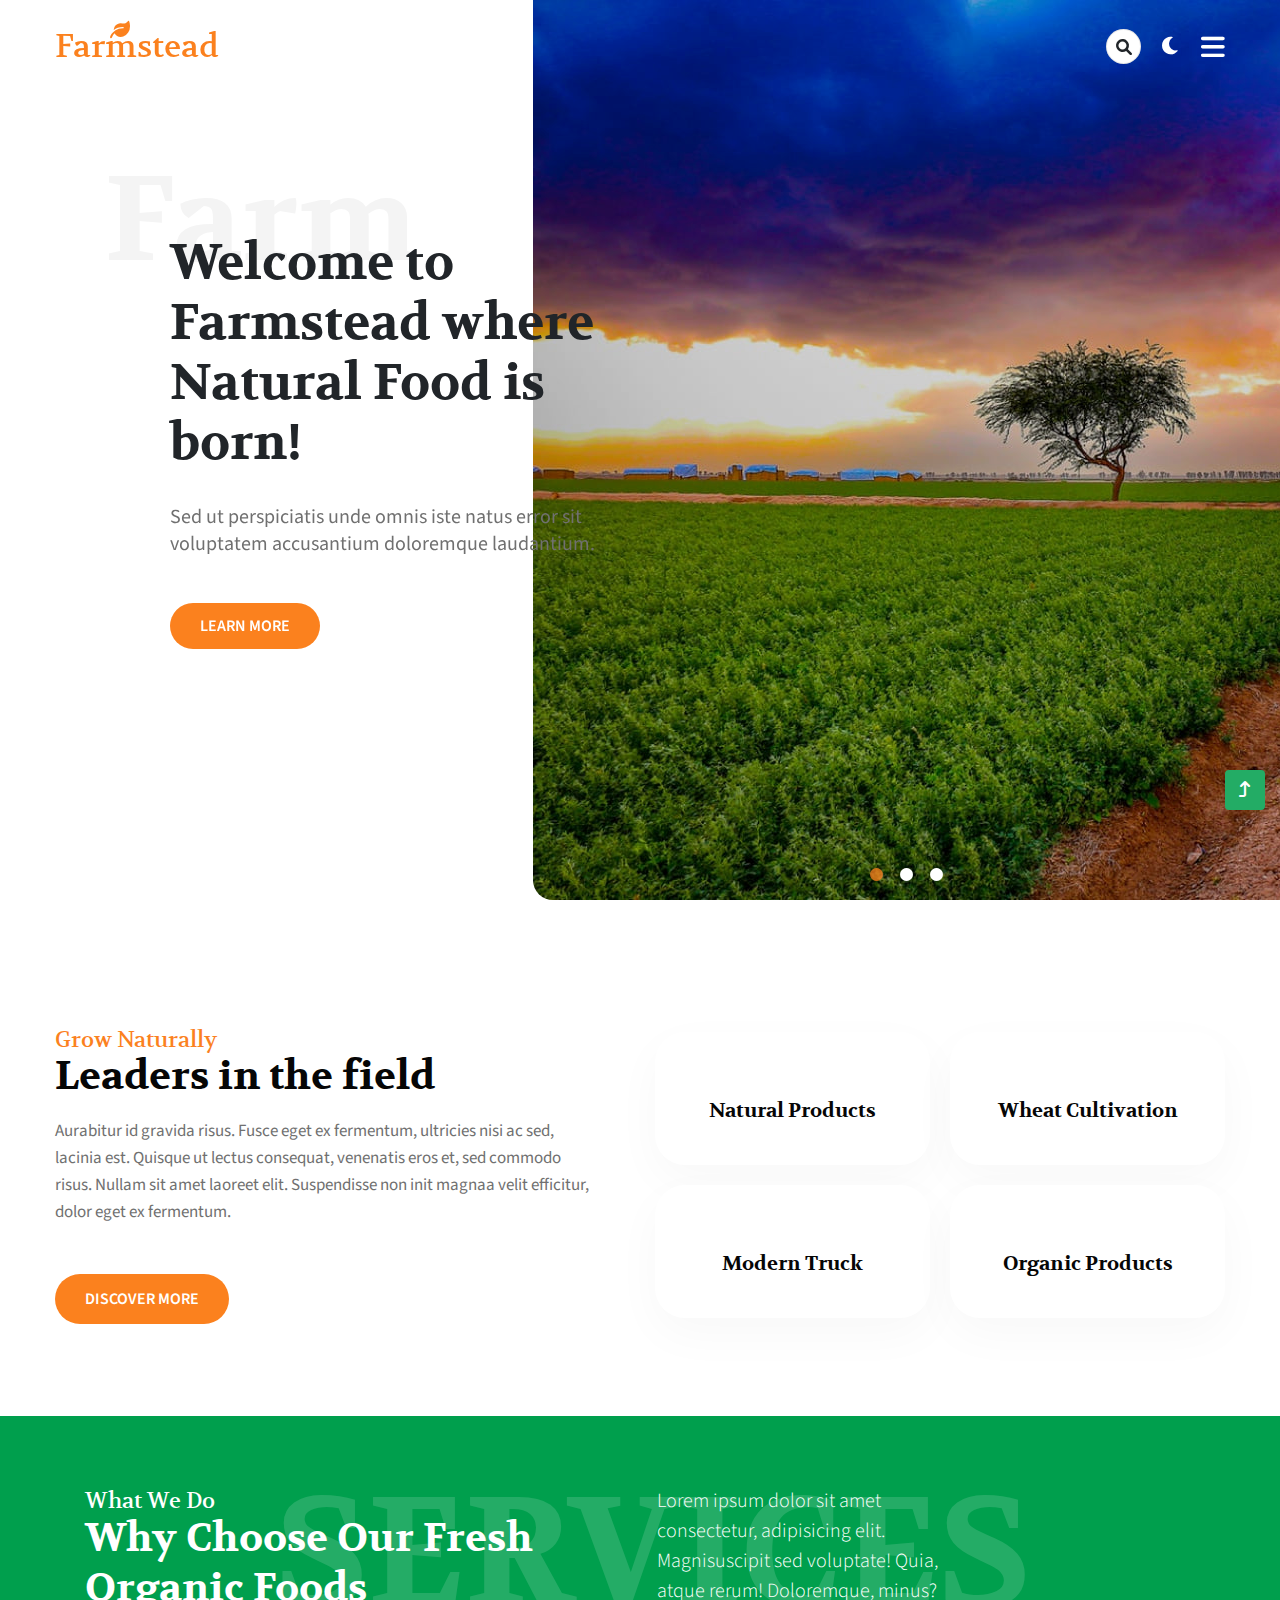
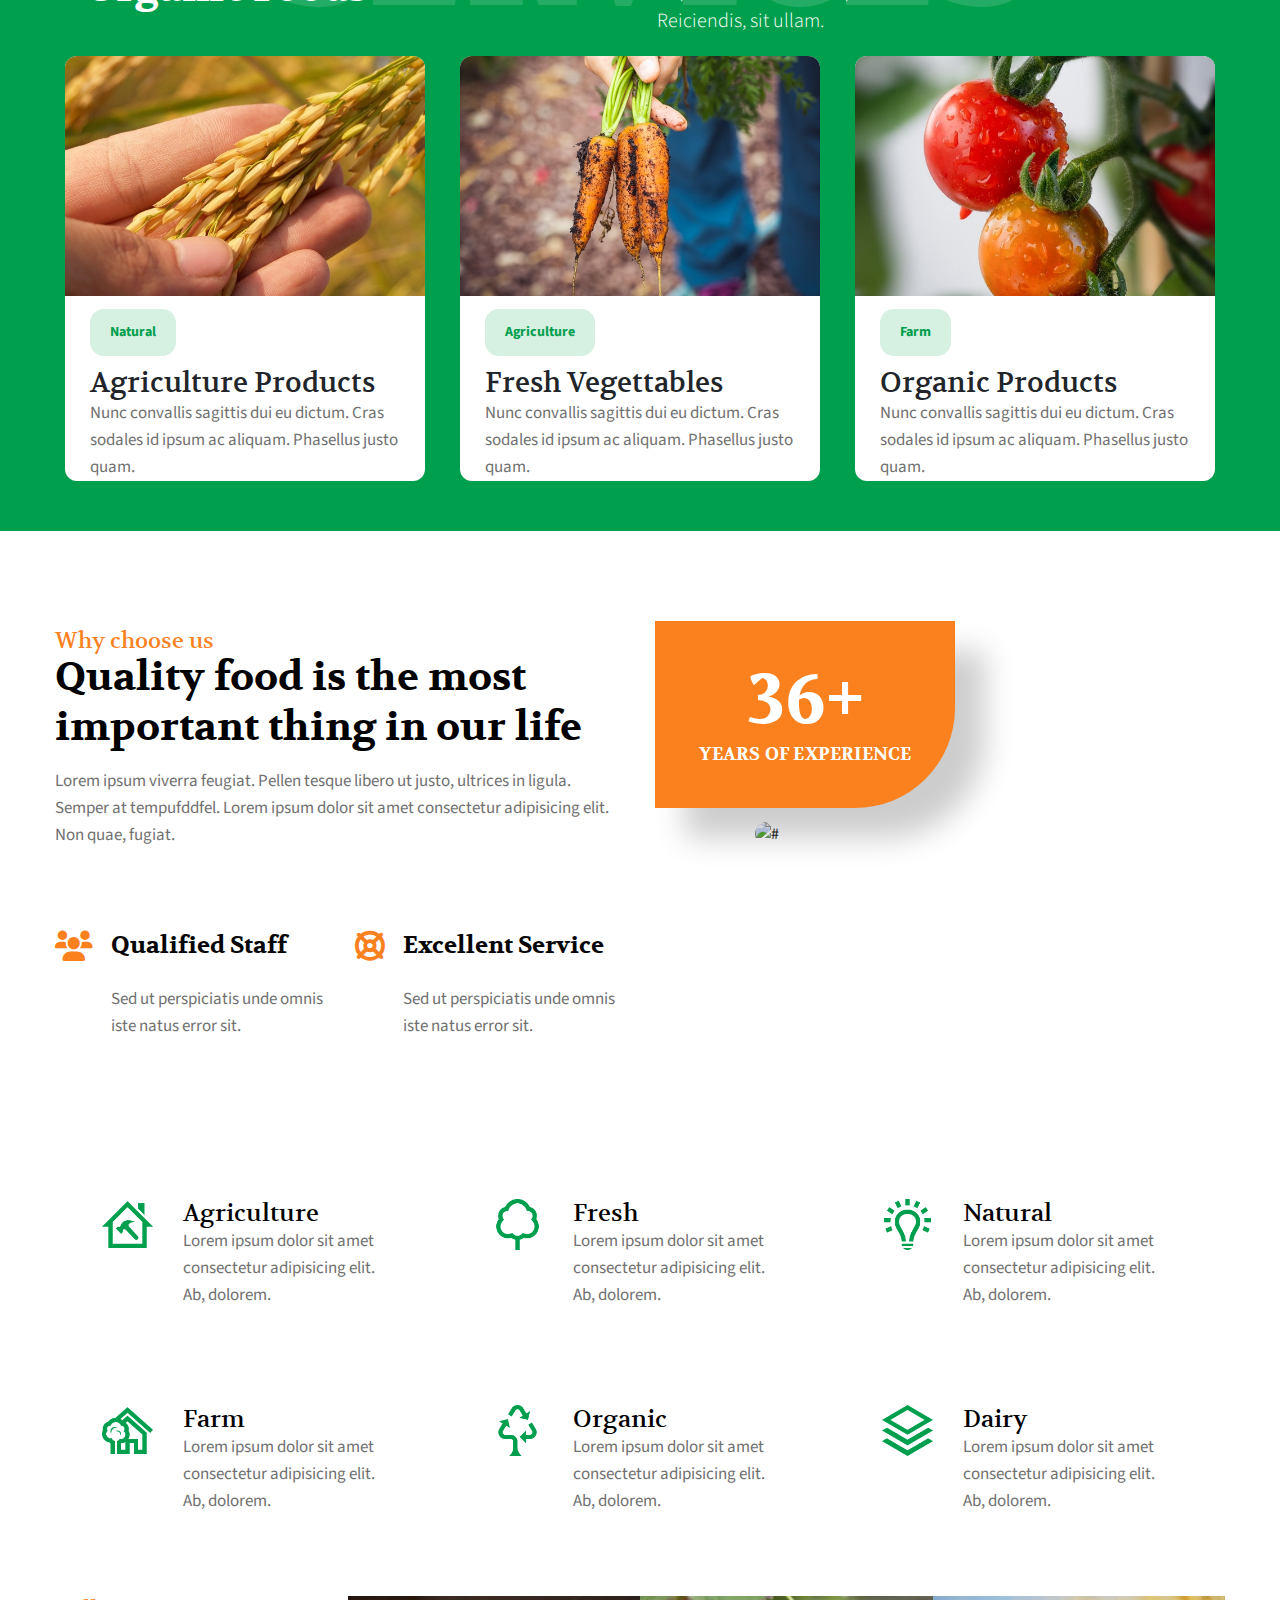
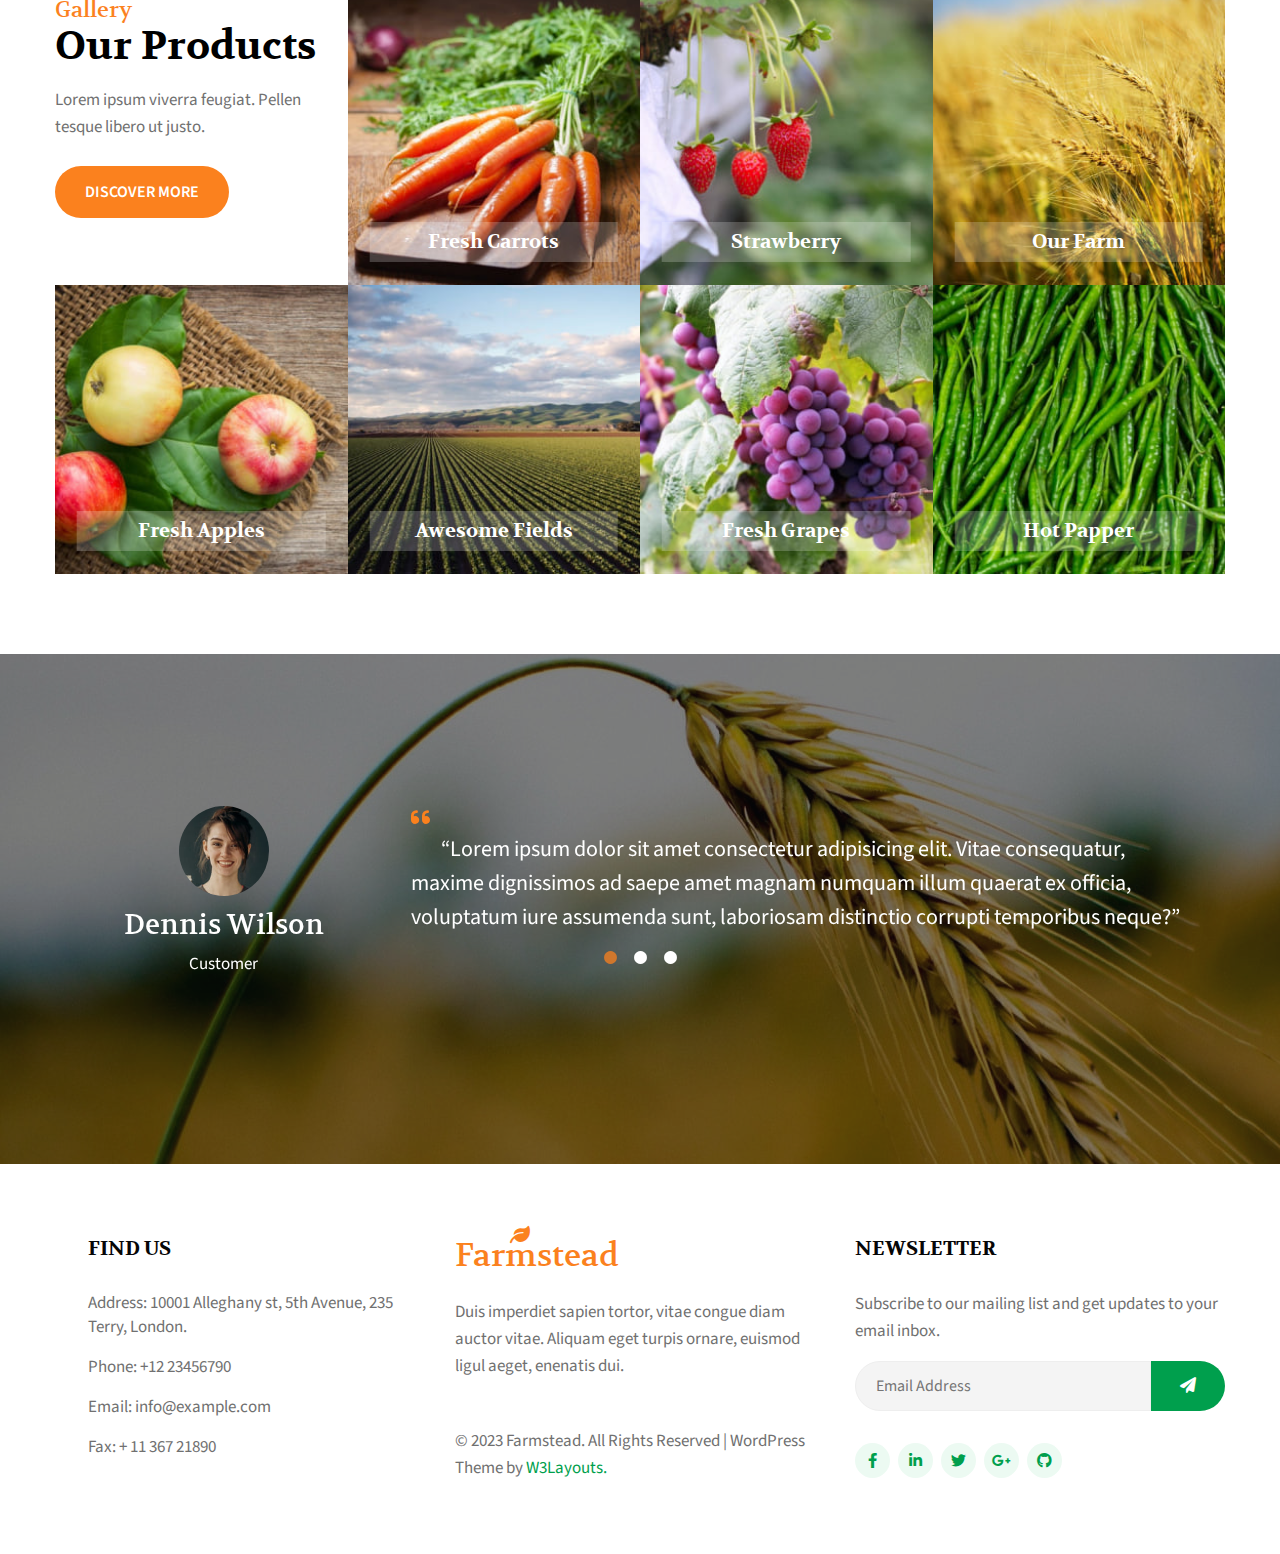
==== commit 78956a27: "update_full" ====
--- a/Farmstead/index.html
+++ b/Farmstead/index.html
@@ -37,13 +37,14 @@
       referrerpolicy="no-referrer"
     />
 
-    <!-- Slick Carousel -->
+    <!-- OWLCAROUSEL -->
+    <link rel="stylesheet" href="./lib/owlcarousel/owl.carousel.min.css" />
+    <link rel="stylesheet" href="./lib/owlcarousel/owl.theme.default.min.css" />
+    <!-- SLICK -->
     <link
       rel="stylesheet"
-      href="https://cdnjs.cloudflare.com/ajax/libs/slick-carousel/1.8.1/slick.min.css"
-      integrity="sha512-yHknP1/AwR+yx26cB1y0cjvQUMvEa2PFzt1c9LlS4pRQ5NOTZFWbhBig+X9G9eYW/8m0/4OXNx8pxJ6z57x0dw=="
-      crossorigin="anonymous"
-      referrerpolicy="no-referrer"
+      type="text/css"
+      href="//cdn.jsdelivr.net/npm/slick-carousel@1.8.1/slick/slick.css"
     />
     <link
       rel="stylesheet"
@@ -133,40 +134,42 @@
       </div>
     </header>
 
-    <!-- Carousel Section -->
-    <section id="carousel" class="position-relative">
-      <div class="section-headings position-absolute">
-        <h1 class="primary-heading">
-          Welcome to Farmstead<br />
-          where Natural Food is born!
-        </h1>
-        <p class="text-heading">
-          Sed ut perspiciatis unde omnis iste natus error sit voluptatem
-          accusantium doloremque laudantium.
-        </p>
-        <a href="#" class="btn-custom">LEARN MORE</a>
-      </div>
-      <div class="slider">
-        <div class="slider-item slider-item--1 position-relative">
-          <div class="slider-footer position-absolute text-center">
-            <p class="slider-footer__number"><span>01</span>/03</p>
-            <p class="slider-footer__title text-capitalize">Agriculture</p>
-          </div>
+    <!-- BANNER -->
+    <section class="banner">
+      <div class="row w-100">
+        <div class="banner__left pt-5 col-md-5 col-sm-12">
+          <h1>Farm</h1>
+          <h2>Welcome to Farmstead where Natural Food is born!</h2>
+          <p>
+            Sed ut perspiciatis unde omnis iste natus error sit voluptatem
+            accusantium doloremque laudantium.
+          </p>
+          <button class="btn-orange">LEARN MORE</button>
         </div>
-        <div class="slider-item slider-item--2 position-relative">
-          <div class="slider-footer position-absolute text-center">
-            <p class="slider-footer__number"><span>02</span>/03</p>
-            <p class="slider-footer__title text-capitalize">Farm Field</p>
-          </div>
-        </div>
-        <div class="slider-item slider-item--3 position-relative">
-          <div class="slider-footer position-absolute text-center">
-            <p class="slider-footer__number"><span>03</span>/03</p>
-            <p class="slider-footer__title text-capitalize">Organic Farm</p>
+        <div class="banner__right col-md-7 col-sm-12">
+          <div class="banner-item1">
+            <div class="banner-text">
+              <h5>01/03</h5>
+              <p>Agriculture</p>
+            </div>
+          </div>
+          <div class="banner-item2">
+            <div class="banner-text">
+              <h5>02/03</h5>
+              <p>Farm Field</p>
+            </div>
+          </div>
+          <div class="banner-item3">
+            <div class="banner-text">
+              <h5>03/03</h5>
+              <p>Organic Farm</p>
+            </div>
           </div>
         </div>
       </div>
     </section>
+    <!-- /BANNER -->
+
     <!-- Section WORK -->
     <section class="w3l-features py-5" id="work">
       <div class="container py-md-5 py-4 HomePageFeatures">
@@ -844,6 +847,55 @@
         });
       });
     </script>
+
+    <!-- OWLCAROUSEL -->
+    <script src="./lib/owlcarousel/jquery.min.js"></script>
+    <script src="./lib/owlcarousel/owl.carousel.min.js"></script>
+
+    <script>
+      $(".owl-carousel").owlCarousel({
+        loop: true,
+        margin: 20,
+        nav: false,
+        responsiveClass: true,
+        autoplay: false,
+        autoplayTimeout: 5000,
+        autoplaySpeed: 1000,
+        autoplayHoverPause: false,
+        responsive: {
+          0: {
+            items: 1,
+            nav: false,
+          },
+          1000: {
+            items: 1,
+            nav: false,
+            loop: false,
+          },
+        },
+      });
+    </script>
+
+    <!-- SLICK -->
+    <script
+      type="text/javascript"
+      src="//cdn.jsdelivr.net/npm/slick-carousel@1.8.1/slick/slick.min.js"
+    ></script>
+
+    <script>
+      $(document).ready(function () {
+        $(".banner__right").slick({
+          slidesToShow: 1,
+          slidesToScroll: 1,
+          autoplay: true,
+          autoplaySpeed: 3000,
+          speed: 1000,
+          dots: true,
+          arrows: false,
+        });
+      });
+    </script>
+
     <!-- Back to top -->
     <script src="assets/vendors/back-to-top/main.js"></script>
     <script src="assets/vendors/back-to-top/util.js"></script>
--- a/Farmstead/assets/styles/index.css
+++ b/Farmstead/assets/styles/index.css
@@ -145,8 +145,8 @@
 
 .theme-dark .primary-heading,
 .theme-dark .secondary-heading,
-.theme-dark .works-item__title > a,
-.theme-dark .services-item__title > a,
+.theme-dark .works-item__title>a,
+.theme-dark .services-item__title>a,
 .theme-dark .pic__body h3,
 .theme-dark .features-info__title,
 .theme-dark .features-item__title,
@@ -163,13 +163,22 @@
   color: #fff;
 }
 
-.theme-dark #carousel .section-headings::before {
+
+
+.theme-dark .banner .banner__left::before {
   color: #000;
+}
+
+.theme-dark .banner__left h1{
+  color: #000;
+}
+.theme-dark .banner__left h2{
+  color: white;
 }
 
 .theme-dark p,
 .theme-dark .footer-contact-item,
-.theme-dark .footer-contact-item > a {
+.theme-dark .footer-contact-item>a {
   color: var(--text-dark-theme);
 }
 
@@ -183,23 +192,24 @@
   box-shadow: 2px 5px 120px rgba(0, 0, 0, 0.2);
 }
 
-.theme-dark .title-head{
+.theme-dark .title-head {
   color: white !important;
 }
 
-.theme-dark .bg_white{
-  background: #222222 !important;
+.theme-dark .bg_white {
+  background: #222 !important;
 }
 
 .theme-dark .title-style {
   color: white;
 }
 
-.theme-dark .work__bg{
-  background-color: #222222 !important;
+.theme-dark .work__bg {
+  background-color: #222 !important;
   box-shadow: 0 1rem 3rem var(--shadow-color);
-  
-}
+
+}
+
 .theme-dark .services-item__body,
 .theme-dark .pic__body {
   background-color: var(--bg-dark);
@@ -221,11 +231,13 @@
 .theme-dark .footer-info__logo-link:hover {
   color: #fff !important;
 }
+
 .theme-dark .container_box .feature15-para {
-transition: 0.3s ease-in;
-color: var(--heading-dark-theme);
-}
-.theme-dark .container_box .feature15-para:hover{
+  transition: 0.3s ease-in;
+  color: var(--heading-dark-theme);
+}
+
+.theme-dark .container_box .feature15-para:hover {
   color: #009f4d;
 }
 
@@ -275,7 +287,7 @@
   transition: color 0.4s;
 }
 
-.header__logo-link > i {
+.header__logo-link>i {
   font-size: 20px;
 
   position: absolute;
@@ -289,7 +301,6 @@
 
 .header-menu {
   padding: 0 15px;
-
   justify-content: flex-end;
   gap: 20px;
 }
@@ -365,7 +376,7 @@
   max-height: 310px;
 }
 
-.header-nav-list > li {
+.header-nav-list>li {
   padding: 7px 0;
   width: 100%;
   cursor: pointer;
@@ -382,135 +393,162 @@
   color: var(--primary-color) !important;
 }
 
-.header-nav-list > li:hover > .header-nav-link {
+.header-nav-list>li:hover>.header-nav-link {
   color: var(--primary-color);
 }
 
-/**
-  * Carousel Section
-  */
-
-/* TODO: Style Carousel Section below this line */
-#carousel {
-  display: flex;
-  z-index: 0;
-  justify-content: flex-end;
-}
-
-#carousel .section-headings {
-  width: 37vw;
-  z-index: 1;
-  left: 14%;
-  top: 50%;
-  transform: translateY(-50%);
-}
-
-#carousel .section-headings::before {
-  content: "Farm";
-  font-family: "Volkhov", serif;
+/* <!-- BANNER --> */
+
+.banner {
+  padding-left: 0;
+  padding-right: 0;
+}
+
+.banner__left {
+  left: 170px;
+  width: 100%;
+  transform: translateY(20%);
+  z-index: 2;
+}
+
+.banner__left h1 {
   color: #f4f4f4;
-  font-size: 100px;
-  font-weight: 600;
-
-  position: absolute;
-  top: -90px;
-  left: -45px;
-  z-index: -1;
-}
-
-.primary-heading {
-  margin-bottom: 20px;
-
-  font-size: 40px;
-  font-weight: 600;
-  line-height: 50px;
-  color: #000;
-}
-
-.primary-heading > br {
-  display: none;
-}
-
-#carousel .text-heading {
-  margin-bottom: 60px;
+  font-size: 120px;
+  font-weight: bold;
+  position: absolute;
+  top: -35px;
+  left: -50px;
+  z-index: -2;
+}
+
+.banner__left h2 {
+  font-size: 50px;
+  line-height: 60px;
+  font-weight: bold;
+}
+
+.banner__left p {
   font-size: 20px;
-}
-
-.slider {
-  border-bottom-left-radius: 20px;
+  margin-bottom: 25px;
+  margin-top: 30px;
+}
+
+.banner__right {
+  margin: 0;
+  padding: 0;
+  right: -15px;
+  border-radius: 0 0 0 20px;
   overflow: hidden;
-  z-index: -5;
-
-  width: 58vw;
-}
-
-.slider-item::before {
+}
+
+.btn-orange {
+  color: white;
+  background-color: #fb811e;
+  font-weight: 600;
+  font-size: 16px;
+  text-transform: uppercase;
+  line-height: 26px;
+  padding: 10px 30px;
+  margin-top: 20px;
+  border: transparent;
+  border-radius: 30px;
+  transition: all 0.5s;
+}
+
+.btn-orange:hover {
+  background-color: #009f4d;
+}
+
+button:focus {
+  outline: none;
+}
+
+li {
+  list-style: none;
+}
+
+a:hover {
+  text-decoration: none;
+}
+
+.banner__right .banner-item1::before {
   content: "";
-  background-color: rgba(0, 0, 0, 0.2);
+  position: absolute;
+  top: 0;
+  left: 0;
   width: 100%;
   height: 100%;
-
-  position: absolute;
-  top: 0;
-  left: 0;
-  z-index: 1;
-}
-
-.slider-footer {
-  z-index: 4;
-  bottom: 42px;
-  right: 18px;
-}
-
-.slider-footer__number {
-  font-size: 25px;
-  line-height: 1.2;
-  color: #fff !important;
-}
-
-.slider-footer__number > span {
-  font-weight: 600;
-  font-size: 26px;
-}
-
-.slider-footer__title {
-  font-size: 17px;
-  color: #fff !important;
-}
-
-#carousel .slick-dots {
-  bottom: 20px;
-  z-index: 5;
-}
-
-#carousel .slick-dots li {
-  margin: 0 3px;
-}
-
-#carousel .slick-dots li button:before {
-  color: #fff;
-  opacity: 1;
-  font-size: 13px;
-}
-
-#carousel .slick-dots li.slick-active button:before {
-  opacity: 1;
-  color: var(--primary-color);
-}
-
-.slider-item {
-  z-index: 0;
+  background-color: rgba(0, 0, 0, 0.08);
+}
+
+.banner__right .banner-item1 {
+  overflow: hidden;
+  background-image: url(../images/b1.jpg);
+  background-size: cover;
   height: 100vh;
-}
-
-.slider-item--1 {
-  background: url("../images/b1.jpg") top / cover no-repeat;
-}
-.slider-item--2 {
-  background: url("../images/b8.jpg") top / cover no-repeat;
-}
-.slider-item--3 {
-  background: url("../images/b4.jpg") top / cover no-repeat;
+  width: 100%;
+}
+
+.banner__right .banner-item2 {
+  overflow: hidden;
+  background-image: url(../images/b8.jpg);
+  background-size: cover;
+  height: 100vh;
+  width: 100%;
+}
+
+.banner__right .banner-item3 {
+  overflow: hidden;
+  background-image: url(../images/b4.jpg);
+  background-size: cover;
+  height: 100vh;
+  width: 100%;
+}
+
+.banner-text {
+  position: absolute;
+  bottom: 50px;
+  right: 20px;
+}
+
+.banner-text h5 {
+  font-size: 24px;
+  font-weight: 500;
+  color: white;
+  text-align: right;
+}
+
+.banner-text p {
+  color: white;
+  text-align: right;
+}
+
+.slick-dots {
+  position: absolute;
+  bottom: 15px !important;
+  left: 50%;
+  transform: translateX(-50%);
+  margin-bottom: 0;
+}
+
+
+
+@media screen and (max-width: 992px) {
+  .banner__left {
+    left: 100px;
+  }
+
+  .banner__left h1 {
+    left: -50px;
+  }
+
+  .banner__left h2 {
+    font-size: 35px;
+  }
+
+  .banner__left p {
+    font-size: 17px;
+  }
 }
 
 /**
@@ -544,7 +582,7 @@
   margin-bottom: 25px;
 }
 
-.works-item__title > a {
+.works-item__title>a {
   font-size: 20px;
   font-weight: 600;
   color: #000;
@@ -553,7 +591,7 @@
 }
 
 
-.works-item__title > a:hover {
+.works-item__title>a:hover {
   color: var(--secondary-color);
 }
 
@@ -632,11 +670,11 @@
   margin-bottom: 13px;
 }
 
-.services-item__title:hover > a {
+.services-item__title:hover>a {
   color: var(--secondary-color);
 }
 
-.services-item__title > a {
+.services-item__title>a {
   display: block;
   font-family: "Source Sans Pro", sans-serif;
   font-weight: 600;
@@ -676,7 +714,7 @@
   gap: 8px;
 }
 
-.features-info > i {
+.features-info>i {
   font-size: 30px;
   color: var(--primary-color);
 }
@@ -795,6 +833,7 @@
   from {
     left: -50%;
   }
+
   to {
     left: 100%;
   }
@@ -822,6 +861,7 @@
   left: 50%;
   transform: translateX(-50%);
 }
+
 /**
   * Testimonials Section 
   */
@@ -932,17 +972,17 @@
 }
 
 .footer-contact-item,
-.footer-contact-item > a {
+.footer-contact-item>a {
   font-size: 17px;
   line-height: 27px;
   color: #707070;
 }
 
-.footer-contact-item > a {
+.footer-contact-item>a {
   transition: color 0.4s;
 }
 
-.footer-contact-item > a:hover {
+.footer-contact-item>a:hover {
   color: var(--primary-color);
 }
 
@@ -959,7 +999,7 @@
   transition: color 0.4s;
 }
 
-.footer-info__logo-link > i {
+.footer-info__logo-link>i {
   font-size: 20px;
 
   position: absolute;
@@ -1029,7 +1069,7 @@
   opacity: 0.7;
 }
 
-.footer-medias__submit > i {
+.footer-medias__submit>i {
   position: absolute;
   top: 50%;
   left: 50%;
@@ -1069,11 +1109,16 @@
   left: 50%;
   transform: translate(-50%, -50%);
 }
+
 /* Start Services */
-}
-@media (min-width: 1280px) .container {
-  max-width: 1200px;
-}
+
+@media (min-width: 1280px) {
+  .container {
+    max-width: 1200px;
+  }
+}
+
+
 .container {
   margin: 0 auto;
   width: 95%;
@@ -1166,21 +1211,25 @@
 .service-section {
   margin-top: -100px;
 }
+
 .services {
   background-color: #009f4d;
   padding: 50px;
 }
+
 .services .container {
   position: relative;
   width: 100%;
   padding-left: 15px;
   padding-right: 15px;
 }
+
 .container__title {
   display: flex;
   width: 80%;
   padding: 20px;
 }
+
 .services h4 {
   position: absolute;
   color: white;
@@ -1195,33 +1244,39 @@
   width: 65%;
   color: white;
 }
+
 .title_1 h5 {
   font-size: 22px;
   font-weight: 400;
   line-height: 28px;
 }
+
 .title_1 h3 {
   font-size: 40px;
   line-height: 50px;
   font-weight: 600;
 }
+
 .title_2 {
   width: 35%;
   font-size: 1.25rem;
   font-weight: 300;
   color: white;
 }
+
 .containter__pic {
   width: 100%;
   display: grid;
   grid-template-columns: repeat(3, 1fr);
   gap: 35px;
 }
+
 .pic {
   height: 100%;
   background-color: white;
   border-radius: 12px;
 }
+
 .pic h3 {
   transition: all 0.5s;
 }
@@ -1233,12 +1288,14 @@
 .pic__header {
   position: relative;
 }
+
 .pic__header img {
   display: block;
   width: 100%;
   height: 100%;
   border-radius: 12px 12px 0 0;
 }
+
 .pic__header p {
   position: absolute;
   background: #d6f0e2;
@@ -1253,11 +1310,13 @@
   color: #009f4d;
   border-radius: 14px;
 }
+
 .pic__body {
   padding-top: 70px;
   padding-left: 25px;
   border-radius: 0 0 12px 12px;
 }
+
 /* EXPECT */
 .HomePageFWP .row {
   display: flex;
@@ -1350,15 +1409,22 @@
   display: flex;
   flex-wrap: wrap;
 }
+
 .box__1 {
   margin-top: 30px;
 }
-@media (min-width: 992px) .col-lg-4 {
-  flex: 0 0 33.33333%;
-  max-width: 33.33333%;
-}
-@media (min-width: 768px) .col-md-6 {
-}
+
+@media (min-width: 992px) {
+  .col-lg-4 {
+    flex: 0 0 33.33333%;
+    max-width: 33.33333%;
+  }
+}
+
+@media (min-width: 768px) {
+  .col-md-6 {}
+}
+
 .w31-index-block4 .feature-unit {
   border: 1px solid transparent;
   border-radius: 10px;
@@ -1377,146 +1443,157 @@
   flex: 0 0 25%;
   max-width: 25%;
 }
+
 .col-3 img {
   max-width: 100%;
   height: auto;
 }
+
 .w31-index-block4 .col-9 {
   flex: 0 0 75%;
   max-width: 75%;
   color: black;
   transition: all 0.3s;
 }
+
 .w31-index-block4 .col-9:hover {
   color: #009f4d;
 }
 
-  * Products Section
-  */
-  #products {
-    padding: 50px 0 80px 0;
+* Products Section */ #products {
+  padding: 50px 0 80px 0;
+}
+
+#products .row {
+  padding: 0 15px;
+}
+
+#products .section-headings {
+  margin-bottom: 25px;
+}
+
+.product-col,
+.heading-col {
+  padding: 0;
+}
+
+.product-item__link {
+  overflow: hidden;
+}
+
+.product-item__link::before {
+  content: "";
+  width: 25%;
+  height: 100%;
+
+  position: absolute;
+  top: 0;
+  left: -50%;
+
+  transform: skewX(-20deg);
+
+  background: linear-gradient(to right, #ffffff14, #ffffff54);
+}
+
+.product-item__link:hover::before {
+  animation: moveShine 0.6s;
+}
+
+@keyframes moveShine {
+  from {
+    left: -50%;
   }
-  
-  #products .row {
-    padding: 0 15px;
+
+  to {
+    left: 100%;
   }
-  
-  #products .section-headings {
-    margin-bottom: 25px;
-  }
-  
-  .product-col,
-  .heading-col {
-    padding: 0;
-  }
-  
-  .product-item__link {
-    overflow: hidden;
-  }
-  
-  .product-item__link::before {
-    content: "";
-    width: 25%;
-    height: 100%;
-  
-    position: absolute;
-    top: 0;
-    left: -50%;
-  
-    transform: skewX(-20deg);
-  
-    background: linear-gradient(to right, #ffffff14, #ffffff54);
-  }
-  
-  .product-item__link:hover::before {
-    animation: moveShine 0.6s;
-  }
-  
-  @keyframes moveShine {
-    from {
-      left: -50%;
-    }
-  
-    to {
-      left: 100%;
-    }
-  }
-  
-  .product-item__link {
-    display: block;
-  }
-  
-  .product-item__img {
-    width: 100%;
-  }
-  
-  .product-item__title {
-    padding: 8px 0;
-    width: 85%;
-    font-size: 20px;
-    font-weight: 600;
-    color: #fff;
-    background-color: #ffffff36;
-  
-    text-transform: capitalize;
-  
-    bottom: 8%;
-    left: 50%;
-    transform: translateX(-50%);
-  }
-  /* Start Testimonials */
- .testimonials-row .item {
+}
+
+.product-item__link {
+  display: block;
+}
+
+.product-item__img {
+  width: 100%;
+}
+
+.product-item__title {
+  padding: 8px 0;
+  width: 85%;
+  font-size: 20px;
+  font-weight: 600;
+  color: #fff;
+  background-color: #ffffff36;
+
+  text-transform: capitalize;
+
+  bottom: 8%;
+  left: 50%;
+  transform: translateX(-50%);
+}
+
+/* Start Testimonials */
+.testimonials-row .item {
   display: flex;
   margin-right: auto;
   margin-left: auto;
   justify-content: center;
   text-align: center;
- }
- .testimonials-row .item .testi-des  a{
-width: 90px;
-height: 90px;
-display: inline-block;
-overflow: hidden;
-border-radius: 50%;
-
- }
- .testimonials-row .item .testi-img img {
-width: 100%;
-min-height: 100%;
-object-fit: cover;
-object-position: center;
-
- }
- .testimonials-row .item .testi-des h3,
- .testimonials-row .item .testi-des p {
- color: white;
- padding: 5px;
-  
-   }
+}
+
+.testimonials-row .item .testi-des a {
+  width: 90px;
+  height: 90px;
+  display: inline-block;
+  overflow: hidden;
+  border-radius: 50%;
+
+}
+
+.testimonials-row .item .testi-img img {
+  width: 100%;
+  min-height: 100%;
+  object-fit: cover;
+  object-position: center;
+
+}
+
+.testimonials-row .item .testi-des h3,
+.testimonials-row .item .testi-des p {
+  color: white;
+  padding: 5px;
+
+}
+
 .testimonials-row .item span {
   font-size: 22px;
   color: #fb811e;
   font-weight: 600;
 }
-   q {
-    font-size: 22px;
-    line-height: 34px;
-    color: white;
-    text-indent: 30px;
-    display: block;
-   }
+
+q {
+  font-size: 22px;
+  line-height: 34px;
+  color: white;
+  text-indent: 30px;
+  display: block;
+}
+
 /* Chỉnh màu dot */
 .slick-dots {
   bottom: -110px;
 }
+
 .slick-dots li.slick-active button:before {
-    color: #fb811e;
-}
+  color: #fb811e;
+}
+
 .slick-dots li button:before {
   color: white;
   font-size: 15px;
   opacity: 1;
 }
+
 /* FOOTER */
 .footer-end a.logo {
   font-size: 32px;
@@ -1553,7 +1630,7 @@
   margin-bottom: 30px;
   font-weight: 600;
   text-transform: uppercase;
-  
+
 }
 
 .footer-end .column-2 p {
@@ -1595,7 +1672,8 @@
 .footer-end .subscribe button:hover {
   opacity: .8;
 }
-.footer-end ul.social li{
+
+.footer-end ul.social li {
   display: inline-block;
   margin-right: 5px;
 }
